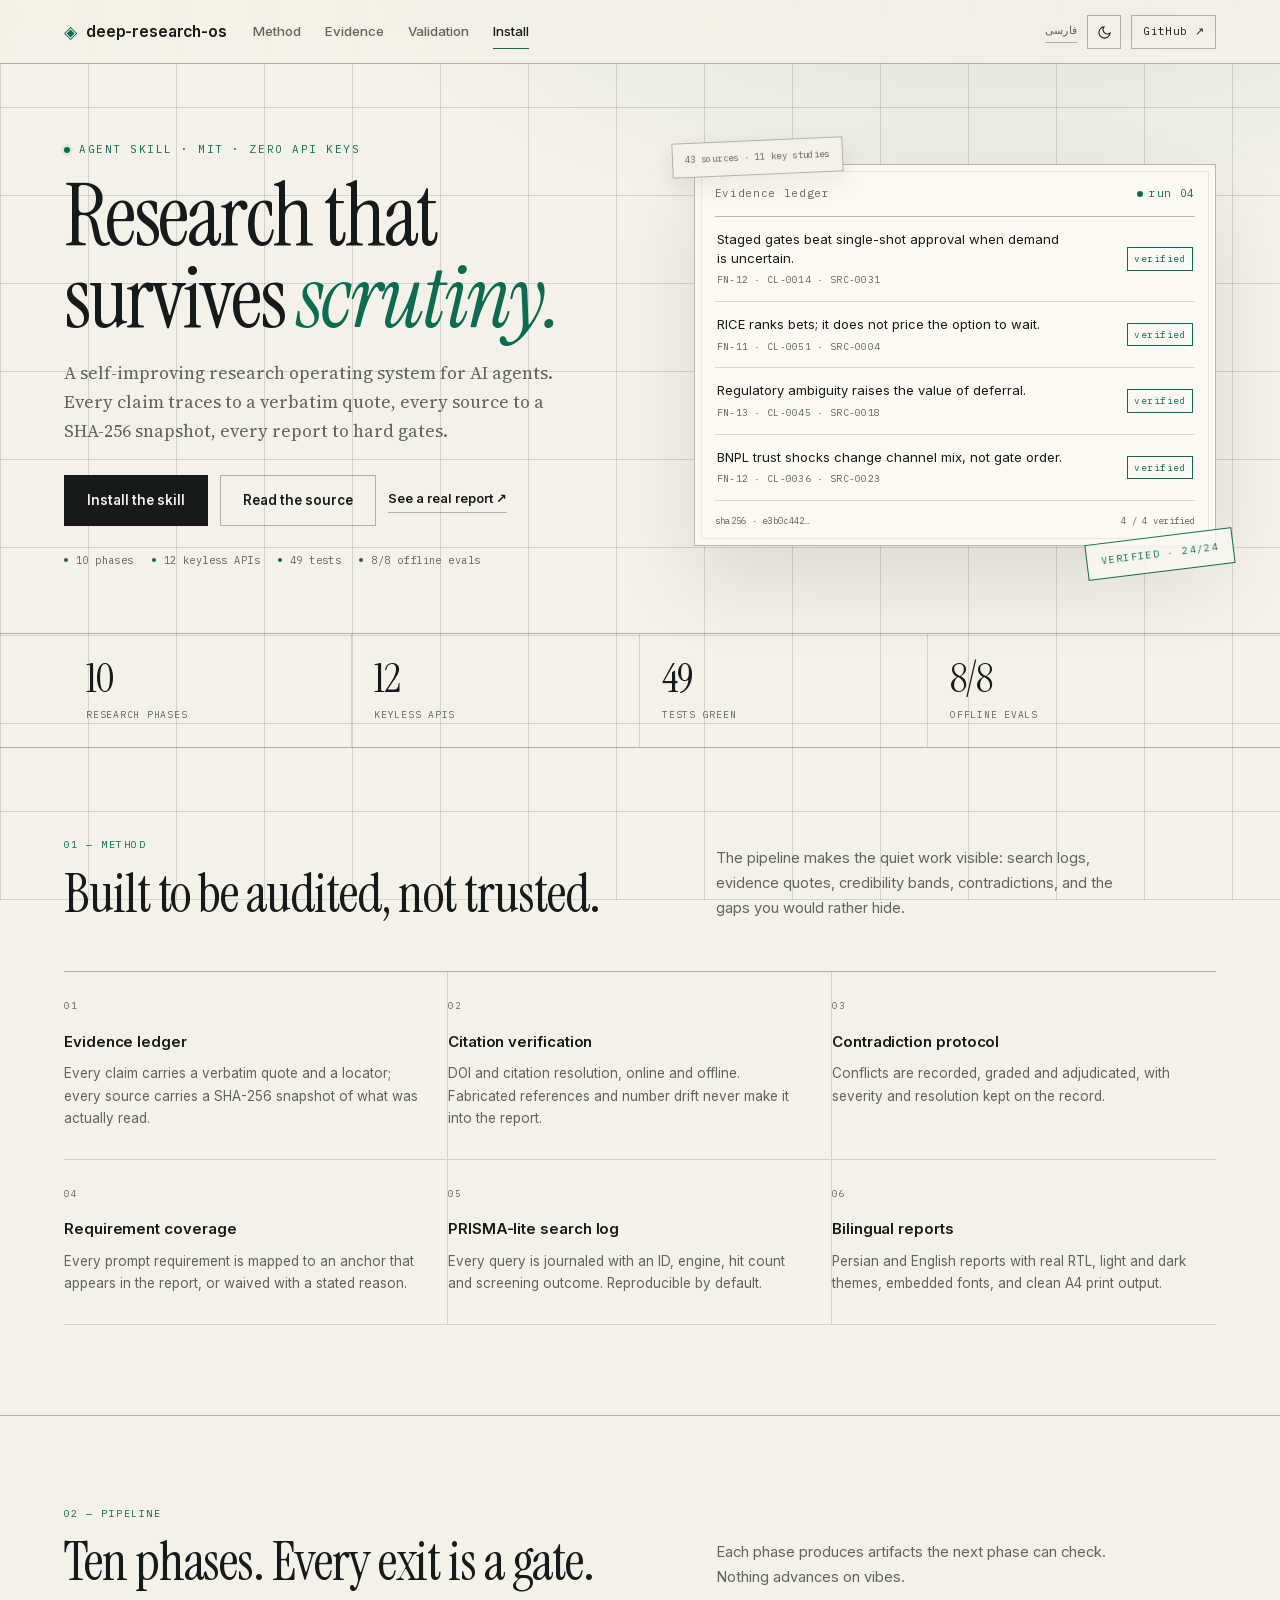
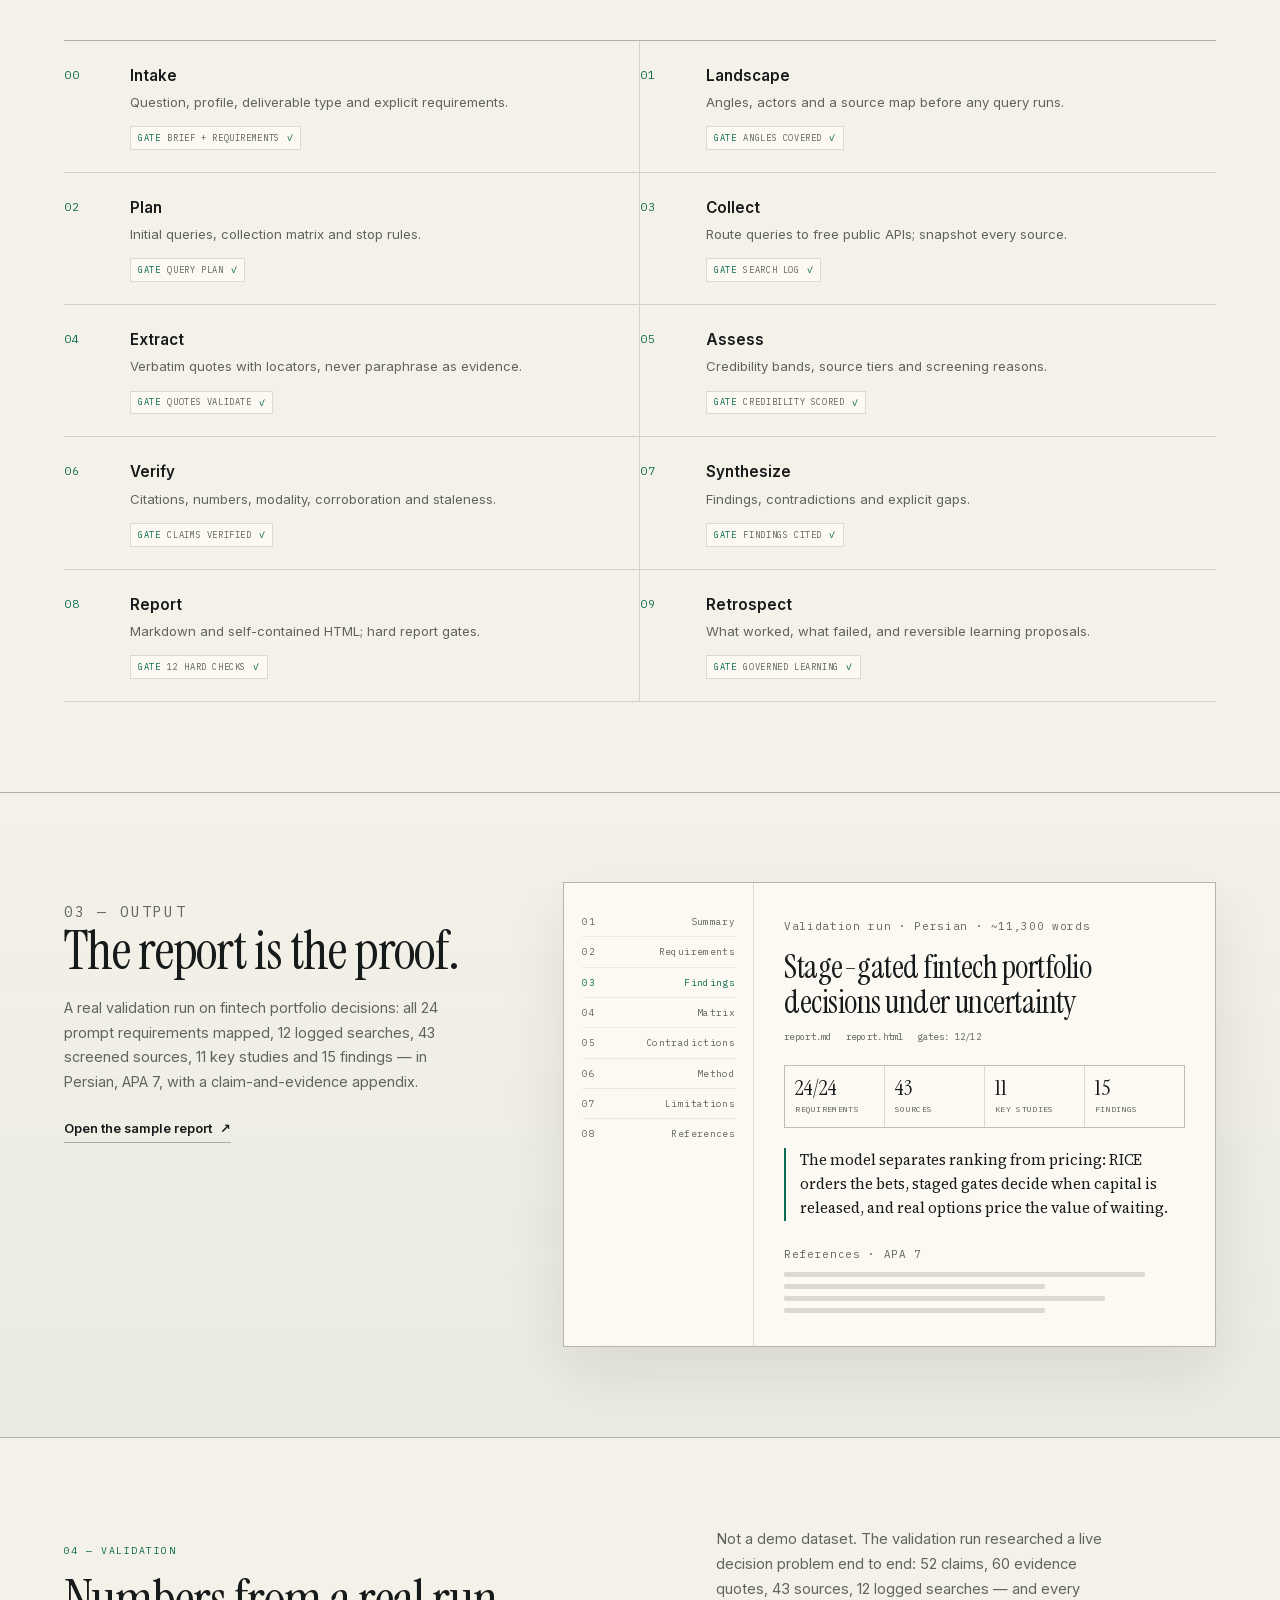
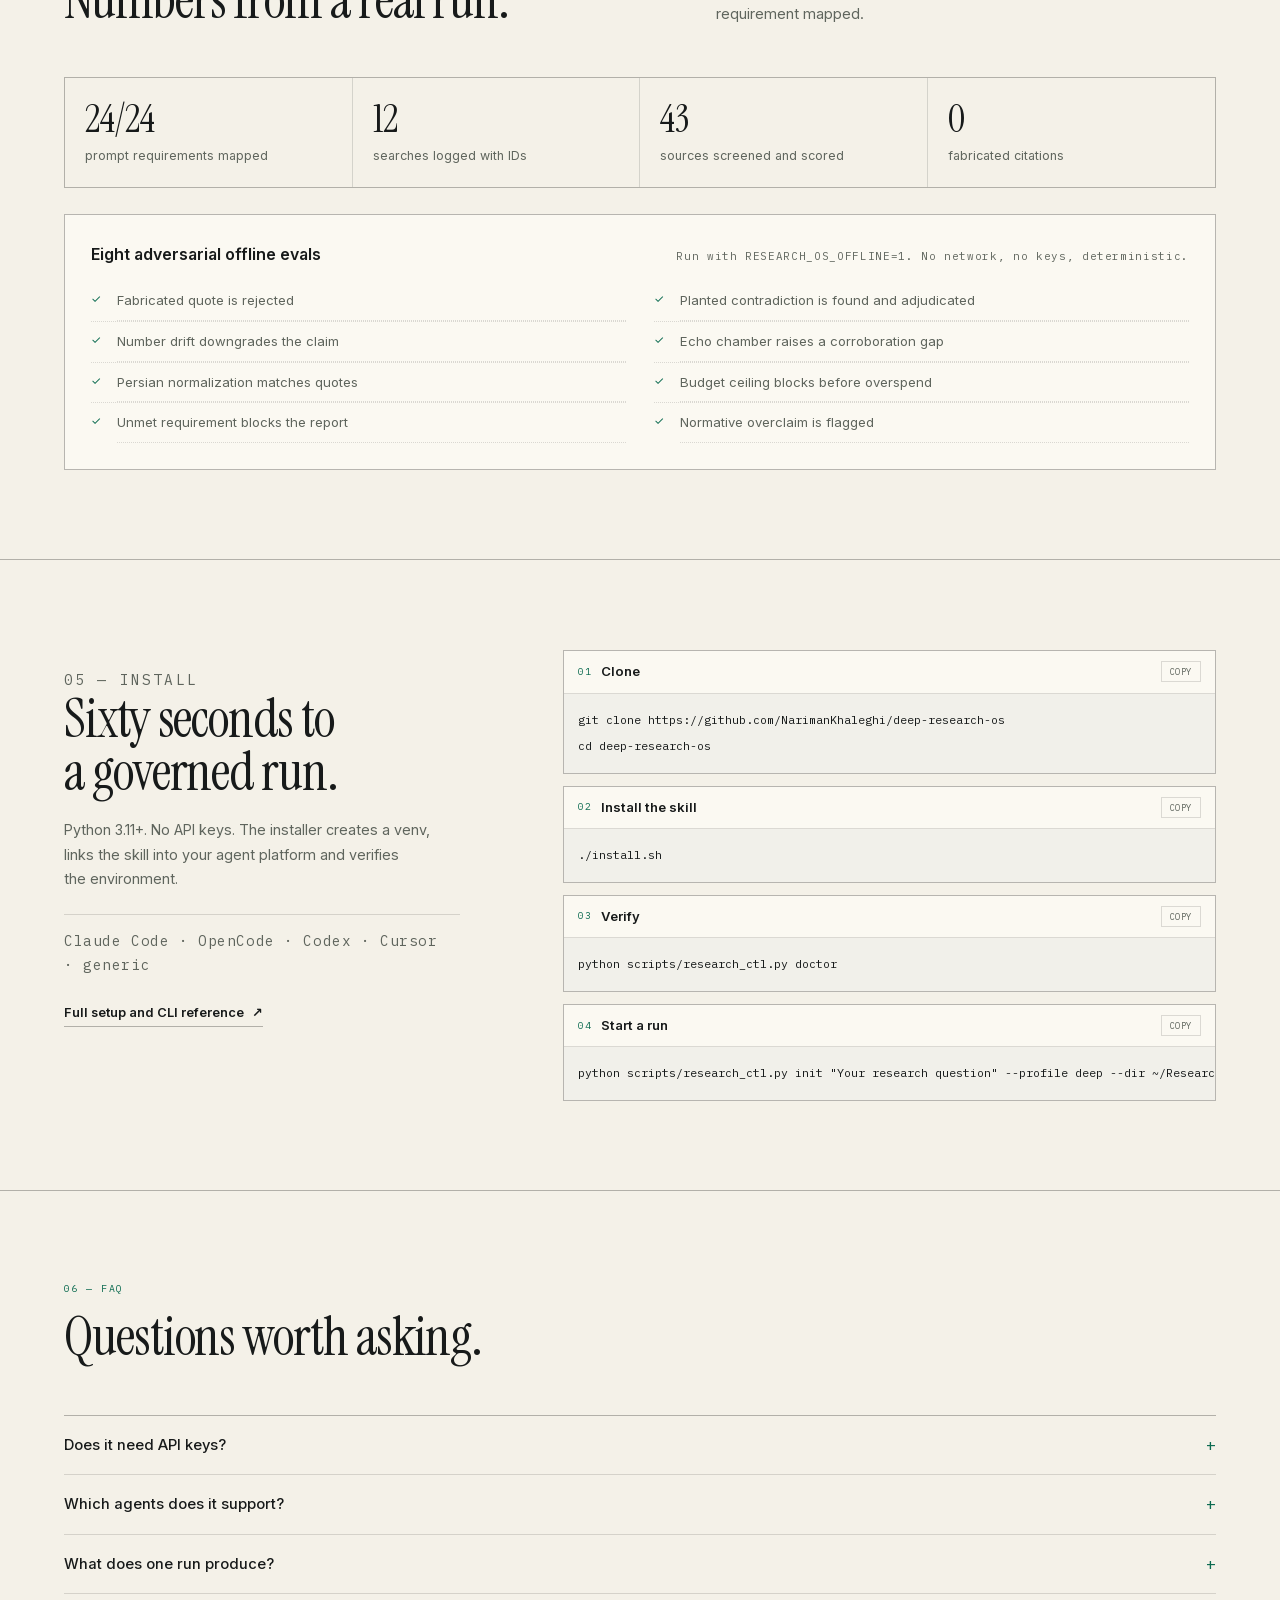
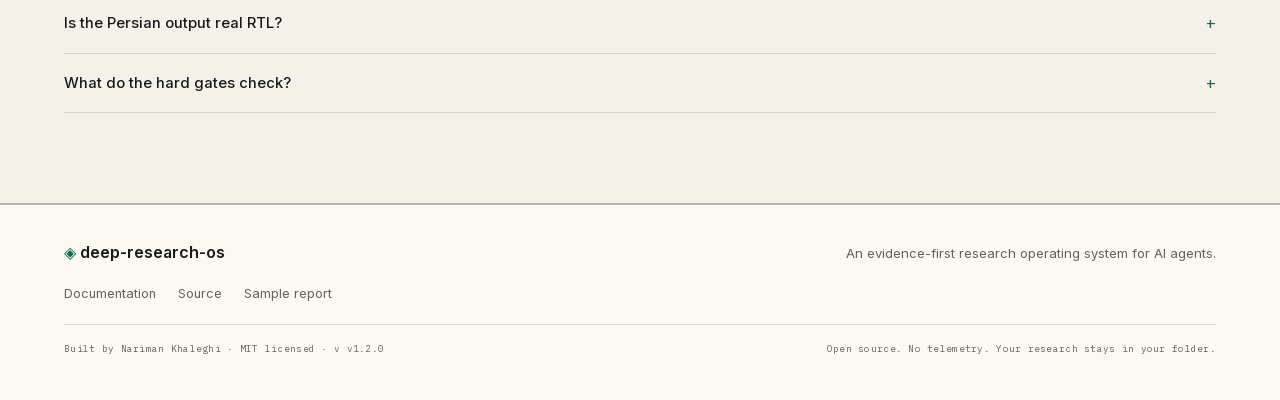
==== docs/index.html @ d4788455 "feat(v1.2.0): bilingual research-instrument reports and Pages site - add EN/FA report i18n, claim & " ====
<!doctype html>
<html lang="en" dir="ltr">
<head>
<meta charset="utf-8">
<meta name="viewport" content="width=device-width, initial-scale=1">
<meta name="color-scheme" content="light dark">
<title>deep-research-os — research that survives scrutiny</title>
<meta name="description" content="An open-source research operating system for AI agents. Every claim traces to a verbatim quote, every source to a SHA-256 snapshot, every report to hard gates. MIT, zero API keys.">
<meta name="author" content="Nariman Khaleghi">
<meta name="robots" content="index, follow, max-image-preview:large">
<link rel="canonical" href="https://narimankhaleghi.github.io/deep-research-os/">
<link rel="alternate" hreflang="en" href="https://narimankhaleghi.github.io/deep-research-os/">
<link rel="alternate" hreflang="fa" href="https://narimankhaleghi.github.io/deep-research-os/fa/">
<link rel="alternate" hreflang="x-default" href="https://narimankhaleghi.github.io/deep-research-os/">

<meta property="og:type" content="website">
<meta property="og:site_name" content="deep-research-os">
<meta property="og:title" content="deep-research-os — research that survives scrutiny">
<meta property="og:description" content="Evidence ledger, citation verification, contradiction protocol, requirement coverage and bilingual reports. Open source, MIT, no API keys required.">
<meta property="og:url" content="https://narimankhaleghi.github.io/deep-research-os/">
<meta property="og:image" content="https://narimankhaleghi.github.io/deep-research-os/assets/og.png">
<meta property="og:image:width" content="1200">
<meta property="og:image:height" content="630">
<meta property="og:image:alt" content="deep-research-os — research that survives scrutiny">
<meta property="og:locale" content="en_US">
<meta property="og:locale:alternate" content="fa_IR">
<meta name="twitter:card" content="summary_large_image">
<meta name="twitter:title" content="deep-research-os — research that survives scrutiny">
<meta name="twitter:description" content="Evidence ledger, citation verification, contradiction protocol, requirement coverage and bilingual reports. Open source, MIT, no API keys required.">
<meta name="twitter:image" content="https://narimankhaleghi.github.io/deep-research-os/assets/og.png">

<meta name="theme-color" content="#f4f1e8" media="(prefers-color-scheme: light)">
<meta name="theme-color" content="#101412" media="(prefers-color-scheme: dark)">
<link rel="icon" href="assets/favicon.svg" type="image/svg+xml">
<link rel="preload" href="assets/fonts/instrument-serif.woff2" as="font" type="font/woff2" crossorigin>
<link rel="preload" href="assets/fonts/source-serif-var.woff2" as="font" type="font/woff2" crossorigin>
<link rel="stylesheet" href="assets/site.css?v=f79519493f">
<script type="application/ld+json">{"@context":"https://schema.org","@graph":[{"@type":"SoftwareApplication","name":"deep-research-os","description":"An open-source research operating system for AI agents. Every claim traces to a verbatim quote, every source to a SHA-256 snapshot, every report to hard gates. MIT, zero API keys.","url":"https://narimankhaleghi.github.io/deep-research-os/","image":"https://narimankhaleghi.github.io/deep-research-os/assets/og.png","inLanguage":"en","applicationCategory":"DeveloperApplication","operatingSystem":"Linux, macOS, Windows","softwareVersion":"1.2.0","codeRepository":"https://github.com/NarimanKhaleghi/deep-research-os","license":"https://opensource.org/license/mit","author":{"@type":"Person","name":"Nariman Khaleghi"},"offers":{"@type":"Offer","price":"0","priceCurrency":"USD"},"featureList":["Evidence ledger","Citation verification","Contradiction protocol","Requirement coverage","PRISMA-lite search log","Bilingual reports"]},{"@type":"FAQPage","inLanguage":"en","mainEntity":[{"@type":"Question","name":"Does it need API keys?","acceptedAnswer":{"@type":"Answer","text":"No. Twelve free public search APIs, web fetch and PDF extraction work without keys. Optional keys only add capacity; the pipeline is designed to run keyless."}},{"@type":"Question","name":"Which agents does it support?","acceptedAnswer":{"@type":"Answer","text":"Claude Code, OpenCode, Codex, Cursor and any generic skill directory. The installer auto-detects platforms; SKILL.md carries the workflow."}},{"@type":"Question","name":"What does one run produce?","acceptedAnswer":{"@type":"Answer","text":"A brief and plan, a search journal, source snapshots, an evidence ledger, a verification report, findings, report.md, a self-contained report.html and a retrospective."}},{"@type":"Question","name":"Is the Persian output real RTL?","acceptedAnswer":{"@type":"Answer","text":"Yes. Reports are rendered in English or Persian (auto-detected or --lang fa), with RTL layout, embedded Vazirmatn, translated labels and APA 7 references."}},{"@type":"Question","name":"What do the hard gates check?","acceptedAnswer":{"@type":"Answer","text":"IDs resolve, every fact line is cited, numbers match sources, no placeholders, open contradictions stay visible, weak claims are labeled, requirements are covered and bibliography fields are complete."}}]},{"@type":"HowTo","name":"Sixty seconds to a governed run.","description":"Python 3.11+. No API keys. The installer creates a venv, links the skill into your agent platform and verifies the environment.","inLanguage":"en","url":"https://narimankhaleghi.github.io/deep-research-os/#install","step":[{"@type":"HowToStep","position":1,"name":"Clone","text":"Clone: git clone https://github.com/NarimanKhaleghi/deep-research-os\ncd deep-research-os"},{"@type":"HowToStep","position":2,"name":"Install the skill","text":"Install the skill: ./install.sh"},{"@type":"HowToStep","position":3,"name":"Verify","text":"Verify: python scripts/research_ctl.py doctor"},{"@type":"HowToStep","position":4,"name":"Start a run","text":"Start a run: python scripts/research_ctl.py init \"Your research question\" --profile deep --dir ~/Research/your-topic"}]}]}</script>
<script>
(function(){document.documentElement.classList.add("js");try{var t=localStorage.getItem("dro.theme");if(t){document.documentElement.setAttribute("data-theme",t);}}catch(e){}})();
</script>
</head>
<body>
<a class="skip" href="#main">Skip to content</a>

<header class="nav">
  <div class="wrap nav-inner">
    <a class="brand" href="./" aria-label="deep-research-os — home">
      <span class="mark" aria-hidden="true">◈</span> deep-research-os
    </a>
    <nav class="navlinks" id="navlinks" aria-label="Primary">
      <a href="#how">Method</a>
      <a href="#evidence">Evidence</a>
      <a href="#validation">Validation</a>
      <a href="#install">Install</a>
    </nav>
    <div class="tools">
      <a class="langbtn" href="fa/" hreflang="fa" lang="fa">فارسی</a>
      <button class="iconbtn" id="theme-toggle" type="button" aria-pressed="false" aria-label="Toggle theme" title="Toggle theme">
        <svg class="icon-moon" viewBox="0 0 24 24" fill="none" stroke="currentColor" stroke-width="1.7" aria-hidden="true"><path d="M21 12.8A9 9 0 1 1 11.2 3a7 7 0 0 0 9.8 9.8Z"/></svg>
        <svg class="icon-sun" viewBox="0 0 24 24" fill="none" stroke="currentColor" stroke-width="1.7" aria-hidden="true"><circle cx="12" cy="12" r="4"/><path d="M12 2v2M12 20v2M4.9 4.9l1.4 1.4M17.7 17.7l1.4 1.4M2 12h2M20 12h2M4.9 19.1l1.4-1.4M17.7 6.3l1.4-1.4"/></svg>
      </button>
      <a class="gh" href="https://github.com/NarimanKhaleghi/deep-research-os">GitHub <span aria-hidden="true">↗</span></a>
      <button class="burger" id="menu-toggle" type="button" aria-expanded="false" aria-controls="navlinks" aria-label="Menu">
        <span></span><span></span>
      </button>
    </div>
  </div>
</header>

<main id="main">
  <section class="hero">
    <div class="wrap hero-grid">
      <div class="hero-copy">
        <p class="eyebrow"><span class="dot" aria-hidden="true"></span>Agent skill · MIT · zero API keys</p>
        <h1>Research that survives <em>scrutiny.</em></h1>
        <p class="lede">A self-improving research operating system for AI agents. Every claim traces to a verbatim quote, every source to a SHA-256 snapshot, every report to hard gates.</p>
        <div class="cta">
          <a class="btn primary" href="#install">Install the skill</a>
          <a class="btn ghost" href="https://github.com/NarimanKhaleghi/deep-research-os">Read the source</a>
          <a class="link-arrow" href="samples/report.html">See a real report <span aria-hidden="true">↗</span></a>
        </div>
        <ul class="proof">
<li>10 phases</li><li>12 keyless APIs</li><li>49 tests</li><li>8/8 offline evals</li>        </ul>
      </div>
      <div class="hero-art">
        <div class="slip">43 sources · 11 key studies</div>
        <div class="ledger" aria-label="Evidence ledger">
          <div class="lhead"><span class="mono">Evidence ledger</span><span class="live mono"><i aria-hidden="true"></i>run 04</span></div>
          <div class="lrow" style="--i:0">
            <p class="lclaim">Staged gates beat single-shot approval when demand is uncertain.</p>
            <span class="lsrc">FN-12 · CL-0014 · SRC-0031</span>
            <span class="chip verified">verified</span>
          </div>
          <div class="lrow" style="--i:1">
            <p class="lclaim">RICE ranks bets; it does not price the option to wait.</p>
            <span class="lsrc">FN-11 · CL-0051 · SRC-0004</span>
            <span class="chip verified">verified</span>
          </div>
          <div class="lrow" style="--i:2">
            <p class="lclaim">Regulatory ambiguity raises the value of deferral.</p>
            <span class="lsrc">FN-13 · CL-0045 · SRC-0018</span>
            <span class="chip verified">verified</span>
          </div>
          <div class="lrow" style="--i:3">
            <p class="lclaim">BNPL trust shocks change channel mix, not gate order.</p>
            <span class="lsrc">FN-12 · CL-0036 · SRC-0023</span>
            <span class="chip verified">verified</span>
          </div>
          <div class="lfoot"><span>sha256 · e3b0c442…</span><span>4 / 4 verified</span></div>
        </div>
        <div class="stamp">VERIFIED · 24/24</div>
      </div>
    </div>
  </section>

  <section class="metrics" aria-label="Key numbers">
    <div class="wrap">
      <div class="band">
        <div class="metric"><div class="mvalue" data-count="10">10</div><div class="mlabel">research phases</div></div>
        <div class="metric"><div class="mvalue" data-count="12">12</div><div class="mlabel">keyless APIs</div></div>
        <div class="metric"><div class="mvalue" data-count="49">49</div><div class="mlabel">tests green</div></div>
        <div class="metric"><div class="mvalue" data-count="8/8">8/8</div><div class="mlabel">offline evals</div></div>
      </div>
    </div>
  </section>

  <section class="section" id="how">
    <div class="wrap">
      <div class="fhead reveal">
        <div><p class="kicker">01 — Method</p><h2>Built to be audited, not trusted.</h2></div>
        <p>The pipeline makes the quiet work visible: search logs, evidence quotes, credibility bands, contradictions, and the gaps you would rather hide.</p>
      </div>
      <div class="fgrid">
        <article class="fitem reveal" style="--i:0">
          <div class="fnum">01</div>
          <h3>Evidence ledger</h3>
          <p>Every claim carries a verbatim quote and a locator; every source carries a SHA-256 snapshot of what was actually read.</p>
        </article>
        <article class="fitem reveal" style="--i:1">
          <div class="fnum">02</div>
          <h3>Citation verification</h3>
          <p>DOI and citation resolution, online and offline. Fabricated references and number drift never make it into the report.</p>
        </article>
        <article class="fitem reveal" style="--i:2">
          <div class="fnum">03</div>
          <h3>Contradiction protocol</h3>
          <p>Conflicts are recorded, graded and adjudicated, with severity and resolution kept on the record.</p>
        </article>
        <article class="fitem reveal" style="--i:3">
          <div class="fnum">04</div>
          <h3>Requirement coverage</h3>
          <p>Every prompt requirement is mapped to an anchor that appears in the report, or waived with a stated reason.</p>
        </article>
        <article class="fitem reveal" style="--i:4">
          <div class="fnum">05</div>
          <h3>PRISMA-lite search log</h3>
          <p>Every query is journaled with an ID, engine, hit count and screening outcome. Reproducible by default.</p>
        </article>
        <article class="fitem reveal" style="--i:5">
          <div class="fnum">06</div>
          <h3>Bilingual reports</h3>
          <p>Persian and English reports with real RTL, light and dark themes, embedded fonts, and clean A4 print output.</p>
        </article>
      </div>
    </div>
  </section>

  <section class="section" id="pipeline">
    <div class="wrap">
      <div class="fhead reveal">
        <div><p class="kicker">02 — Pipeline</p><h2>Ten phases. Every exit is a gate.</h2></div>
        <p>Each phase produces artifacts the next phase can check. Nothing advances on vibes.</p>
      </div>
      <ol class="phases">
        <li class="phase reveal" style="--i:0">
          <span class="pnum">00</span>
          <div class="pbody">
            <h3>Intake</h3>
            <p>Question, profile, deliverable type and explicit requirements.</p>
            <span class="pgate"><span>Gate</span> brief + requirements</span>
          </div>
        </li>
        <li class="phase reveal" style="--i:1">
          <span class="pnum">01</span>
          <div class="pbody">
            <h3>Landscape</h3>
            <p>Angles, actors and a source map before any query runs.</p>
            <span class="pgate"><span>Gate</span> angles covered</span>
          </div>
        </li>
        <li class="phase reveal" style="--i:2">
          <span class="pnum">02</span>
          <div class="pbody">
            <h3>Plan</h3>
            <p>Initial queries, collection matrix and stop rules.</p>
            <span class="pgate"><span>Gate</span> query plan</span>
          </div>
        </li>
        <li class="phase reveal" style="--i:3">
          <span class="pnum">03</span>
          <div class="pbody">
            <h3>Collect</h3>
            <p>Route queries to free public APIs; snapshot every source.</p>
            <span class="pgate"><span>Gate</span> search log</span>
          </div>
        </li>
        <li class="phase reveal" style="--i:4">
          <span class="pnum">04</span>
          <div class="pbody">
            <h3>Extract</h3>
            <p>Verbatim quotes with locators, never paraphrase as evidence.</p>
            <span class="pgate"><span>Gate</span> quotes validate</span>
          </div>
        </li>
        <li class="phase reveal" style="--i:5">
          <span class="pnum">05</span>
          <div class="pbody">
            <h3>Assess</h3>
            <p>Credibility bands, source tiers and screening reasons.</p>
            <span class="pgate"><span>Gate</span> credibility scored</span>
          </div>
        </li>
        <li class="phase reveal" style="--i:6">
          <span class="pnum">06</span>
          <div class="pbody">
            <h3>Verify</h3>
            <p>Citations, numbers, modality, corroboration and staleness.</p>
            <span class="pgate"><span>Gate</span> claims verified</span>
          </div>
        </li>
        <li class="phase reveal" style="--i:7">
          <span class="pnum">07</span>
          <div class="pbody">
            <h3>Synthesize</h3>
            <p>Findings, contradictions and explicit gaps.</p>
            <span class="pgate"><span>Gate</span> findings cited</span>
          </div>
        </li>
        <li class="phase reveal" style="--i:8">
          <span class="pnum">08</span>
          <div class="pbody">
            <h3>Report</h3>
            <p>Markdown and self-contained HTML; hard report gates.</p>
            <span class="pgate"><span>Gate</span> 12 hard checks</span>
          </div>
        </li>
        <li class="phase reveal" style="--i:9">
          <span class="pnum">09</span>
          <div class="pbody">
            <h3>Retrospect</h3>
            <p>What worked, what failed, and reversible learning proposals.</p>
            <span class="pgate"><span>Gate</span> governed learning</span>
          </div>
        </li>
      </ol>
    </div>
  </section>

  <section class="section preview" id="evidence">
    <div class="wrap pgrid">
      <div class="pintro reveal">
        <p class="kicker">03 — Output</p>
        <h2>The report is the proof.</h2>
        <p>A real validation run on fintech portfolio decisions: all 24 prompt requirements mapped, 12 logged searches, 43 screened sources, 11 key studies and 15 findings — in Persian, APA 7, with a claim-and-evidence appendix.</p>
        <a class="plink" href="samples/report.html">Open the sample report <span aria-hidden="true">↗</span></a>
      </div>
      <div class="sheet reveal" style="--i:1">
        <aside class="toc" aria-label="Report contents">
          <div><span>01</span><span>Summary</span></div>
          <div><span>02</span><span>Requirements</span></div>
          <div class="on"><span>03</span><span>Findings</span></div>
          <div><span>04</span><span>Matrix</span></div>
          <div><span>05</span><span>Contradictions</span></div>
          <div><span>06</span><span>Method</span></div>
          <div><span>07</span><span>Limitations</span></div>
          <div><span>08</span><span>References</span></div>
        </aside>
        <article class="doc">
          <span class="mono dsub">Validation run · Persian · ~11,300 words</span>
          <h3>Stage-gated fintech portfolio decisions under uncertainty</h3>
          <div class="docmeta"><span>report.md</span><span>report.html</span><span>gates: 12/12</span></div>
          <div class="rstats">
            <div class="rstat"><b>24/24</b><span>requirements</span></div>
            <div class="rstat"><b>43</b><span>sources</span></div>
            <div class="rstat"><b>11</b><span>key studies</span></div>
            <div class="rstat"><b>15</b><span>findings</span></div>
          </div>
          <p class="rtext">The model separates ranking from pricing: RICE orders the bets, staged gates decide when capital is released, and real options price the value of waiting.</p>
          <span class="mono refs">References · APA 7</span>
          <div class="refline w90"></div><div class="refline w65"></div><div class="refline w80"></div><div class="refline w65"></div>
        </article>
      </div>
    </div>
  </section>

  <section class="section validation" id="validation">
    <div class="wrap">
      <div class="fhead reveal">
        <div><p class="kicker">04 — Validation</p><h2>Numbers from a real run.</h2></div>
        <p>Not a demo dataset. The validation run researched a live decision problem end to end: 52 claims, 60 evidence quotes, 43 sources, 12 logged searches — and every requirement mapped.</p>
      </div>
      <div class="vstats reveal">
        <div class="vstat"><b data-count="24/24">24/24</b><span>prompt requirements mapped</span></div>
        <div class="vstat"><b data-count="12">12</b><span>searches logged with IDs</span></div>
        <div class="vstat"><b data-count="43">43</b><span>sources screened and scored</span></div>
        <div class="vstat"><b data-count="0">0</b><span>fabricated citations</span></div>
      </div>
      <div class="evals reveal">
        <div class="evals-head">
          <h3>Eight adversarial offline evals</h3>
          <p class="mono">Run with RESEARCH_OS_OFFLINE=1. No network, no keys, deterministic.</p>
        </div>
        <ol class="evals-grid">
<li>Fabricated quote is rejected</li><li>Planted contradiction is found and adjudicated</li><li>Number drift downgrades the claim</li><li>Echo chamber raises a corroboration gap</li><li>Persian normalization matches quotes</li><li>Budget ceiling blocks before overspend</li><li>Unmet requirement blocks the report</li><li>Normative overclaim is flagged</li>        </ol>
      </div>
    </div>
  </section>

  <section class="section install" id="install">
    <div class="wrap install-grid">
      <div class="pintro reveal">
        <p class="kicker">05 — Install</p>
        <h2>Sixty seconds to a governed run.</h2>
        <p>Python 3.11+. No API keys. The installer creates a venv, links the skill into your agent platform and verifies the environment.</p>
        <p class="platforms">Claude Code · OpenCode · Codex · Cursor · generic</p>
        <a class="plink" href="https://github.com/NarimanKhaleghi/deep-research-os#readme">Full setup and CLI reference <span aria-hidden="true">↗</span></a>
      </div>
      <div class="steps">
        <div class="step reveal" style="--i:0">
          <div class="step-head">
            <span class="step-n">01</span>
            <h3>Clone</h3>
            <button class="copy" type="button" data-copy="Copy" data-copied="Copied">Copy</button>
          </div>
          <pre tabindex="0" aria-label="Clone"><code>git clone https://github.com/NarimanKhaleghi/deep-research-os
cd deep-research-os</code></pre>
        </div>
        <div class="step reveal" style="--i:1">
          <div class="step-head">
            <span class="step-n">02</span>
            <h3>Install the skill</h3>
            <button class="copy" type="button" data-copy="Copy" data-copied="Copied">Copy</button>
          </div>
          <pre tabindex="0" aria-label="Install the skill"><code>./install.sh</code></pre>
        </div>
        <div class="step reveal" style="--i:2">
          <div class="step-head">
            <span class="step-n">03</span>
            <h3>Verify</h3>
            <button class="copy" type="button" data-copy="Copy" data-copied="Copied">Copy</button>
          </div>
          <pre tabindex="0" aria-label="Verify"><code>python scripts/research_ctl.py doctor</code></pre>
        </div>
        <div class="step reveal" style="--i:3">
          <div class="step-head">
            <span class="step-n">04</span>
            <h3>Start a run</h3>
            <button class="copy" type="button" data-copy="Copy" data-copied="Copied">Copy</button>
          </div>
          <pre tabindex="0" aria-label="Start a run"><code>python scripts/research_ctl.py init "Your research question" --profile deep --dir ~/Research/your-topic</code></pre>
        </div>
      </div>
    </div>
  </section>

  <section class="section faq" id="faq">
    <div class="wrap">
      <div class="fhead reveal">
        <div><p class="kicker">06 — FAQ</p><h2>Questions worth asking.</h2></div>
      </div>
      <div class="faq-list reveal">
        <details>
          <summary>Does it need API keys?</summary>
          <p>No. Twelve free public search APIs, web fetch and PDF extraction work without keys. Optional keys only add capacity; the pipeline is designed to run keyless.</p>
        </details>
        <details>
          <summary>Which agents does it support?</summary>
          <p>Claude Code, OpenCode, Codex, Cursor and any generic skill directory. The installer auto-detects platforms; SKILL.md carries the workflow.</p>
        </details>
        <details>
          <summary>What does one run produce?</summary>
          <p>A brief and plan, a search journal, source snapshots, an evidence ledger, a verification report, findings, report.md, a self-contained report.html and a retrospective.</p>
        </details>
        <details>
          <summary>Is the Persian output real RTL?</summary>
          <p>Yes. Reports are rendered in English or Persian (auto-detected or --lang fa), with RTL layout, embedded Vazirmatn, translated labels and APA 7 references.</p>
        </details>
        <details>
          <summary>What do the hard gates check?</summary>
          <p>IDs resolve, every fact line is cited, numbers match sources, no placeholders, open contradictions stay visible, weak claims are labeled, requirements are covered and bibliography fields are complete.</p>
        </details>
      </div>
    </div>
  </section>
</main>

<footer class="footer">
  <div class="wrap">
    <div class="foot-main">
      <div class="foot-brand"><span class="mark" aria-hidden="true">◈</span> deep-research-os</div>
      <p class="foot-tag">An evidence-first research operating system for AI agents.</p>
    </div>
    <div class="foot-links">
      <a href="https://github.com/NarimanKhaleghi/deep-research-os#readme">Documentation</a>
      <a href="https://github.com/NarimanKhaleghi/deep-research-os">Source</a>
      <a href="samples/report.html">Sample report</a>
    </div>
    <div class="foot-legal">
      <span>Built by Nariman Khaleghi · MIT licensed · v v1.2.0</span>
      <span>Open source. No telemetry. Your research stays in your folder.</span>
    </div>
  </div>
</footer>

<script src="assets/site.js?v=f79519493f" defer></script>
</body>
</html>
---- docs/assets/site.css ----
/* deep-research-os — landing site ("Research Instrument", direction A) */

@font-face{font-family:"Instrument Serif";font-style:normal;font-weight:400;font-display:swap;src:url("fonts/instrument-serif.woff2") format("woff2")}
@font-face{font-family:"Instrument Serif";font-style:italic;font-weight:400;font-display:swap;src:url("fonts/instrument-serif-italic.woff2") format("woff2")}
@font-face{font-family:"Source Serif 4";font-style:normal;font-weight:200 900;font-display:swap;src:url("fonts/source-serif-var.woff2") format("woff2")}
@font-face{font-family:"Source Serif 4";font-style:italic;font-weight:200 900;font-display:swap;src:url("fonts/source-serif-italic.woff2") format("woff2")}
@font-face{font-family:"Inter";font-style:normal;font-weight:100 900;font-display:swap;src:url("fonts/inter-var.woff2") format("woff2")}
@font-face{font-family:"IBM Plex Mono";font-style:normal;font-weight:400;font-display:swap;src:url("fonts/ibm-plex-mono.woff2") format("woff2")}
@font-face{font-family:"Vazirmatn";font-style:normal;font-weight:100 900;font-display:swap;src:url("fonts/vazirmatn-var.woff2") format("woff2")}

:root{
  --paper:#f4f1e8; --paper2:#fbf9f2; --ink:#171a1a; --muted:#5f655d;
  --line:rgba(23,26,26,.14); --line2:rgba(23,26,26,.30);
  --accent:#0c6b50; --accent-soft:#dbe9e1; --stamp:#0c6b50;
  --display:"Instrument Serif",Georgia,serif;
  --display-rtl:"Vazirmatn",Tahoma,sans-serif;
  --ui:"Inter",system-ui,-apple-system,"Segoe UI",sans-serif;
  --body:"Source Serif 4",Georgia,serif;
  --mono:"IBM Plex Mono",ui-monospace,Menlo,monospace;
  --max:1240px; --nav-h:64px;
}
html[data-theme="dark"]{
  --paper:#101412; --paper2:#171c18; --ink:#ece9dd; --muted:#a0a79b;
  --line:rgba(236,233,221,.14); --line2:rgba(236,233,221,.30);
  --accent:#71d8ae; --accent-soft:#162d25; --stamp:#71d8ae;
}
@media (prefers-color-scheme:dark){
  html:not([data-theme]){
    --paper:#101412; --paper2:#171c18; --ink:#ece9dd; --muted:#a0a79b;
    --line:rgba(236,233,221,.14); --line2:rgba(236,233,221,.30);
    --accent:#71d8ae; --accent-soft:#162d25; --stamp:#71d8ae;
  }
}
html[dir="rtl"]{
  --display:var(--display-rtl); --ui:"Vazirmatn",Tahoma,sans-serif;
  --body:"Vazirmatn",Tahoma,sans-serif; --mono:"Vazirmatn",Tahoma,sans-serif;
}
*{box-sizing:border-box}
html{scroll-behavior:smooth;scroll-padding-top:calc(var(--nav-h) + 16px)}
@media (prefers-reduced-motion:reduce){html{scroll-behavior:auto}}
body{
  margin:0;background:var(--paper);color:var(--ink);font-family:var(--ui);
  font-size:16px;line-height:1.65;-webkit-text-size-adjust:100%;
  background-image:
    radial-gradient(1100px 520px at 78% -8%,color-mix(in srgb,var(--accent) 10%,transparent),transparent 60%),
    repeating-linear-gradient(90deg,var(--line) 0 1px,transparent 1px 88px),
    repeating-linear-gradient(0deg,var(--line) 0 1px,transparent 1px 88px);
  background-attachment:fixed;
  transition:background-color .35s,color .35s;
}
::selection{background:var(--accent-soft);color:var(--ink)}
a{color:inherit;text-decoration:none}
a:hover{text-decoration:none}
:focus-visible{outline:2px solid var(--accent);outline-offset:3px}
img,svg{max-width:100%}
h1,h2,h3{text-wrap:balance;margin:0}
p{text-wrap:pretty}
.wrap{max-width:var(--max);margin:0 auto;padding-inline:clamp(20px,4vw,44px)}
.mono{font-family:var(--mono);font-size:.68rem;letter-spacing:.06em}
html[dir="rtl"] .mono{font-family:var(--ui);font-size:.8rem;letter-spacing:0}
.skip{position:fixed;inset-block-start:-80px;inset-inline-start:12px;z-index:100;background:var(--ink);color:var(--paper);padding:10px 14px;font:600 .8rem/1 var(--ui);border:1px solid var(--line2)}
.skip:focus{inset-block-start:8px}

/* ------------------------------------------------------------------- nav */
.nav{position:sticky;top:0;z-index:50;height:var(--nav-h);border-bottom:1px solid var(--line2);background:color-mix(in srgb,var(--paper) 88%,transparent);backdrop-filter:blur(10px)}
.nav-inner{height:var(--nav-h);display:flex;align-items:center;gap:26px}
.brand{display:inline-flex;align-items:center;gap:9px;font-weight:600;font-size:.98rem;letter-spacing:-.01em;white-space:nowrap}
.brand .mark{color:var(--accent);font-size:1.08rem}
.navlinks{display:flex;align-items:center;gap:24px;color:var(--muted);font-size:.83rem;font-weight:500}
.navlinks a{position:relative;padding-block:4px}
.navlinks a::after{content:"";position:absolute;inset-inline:0;bottom:-2px;height:1px;background:var(--accent);transform:scaleX(0);transform-origin:left;transition:transform .22s ease}
html[dir="rtl"] .navlinks a::after{transform-origin:right}
.navlinks a:hover{color:var(--ink)}
.navlinks a:hover::after,.navlinks a.active::after{transform:scaleX(1)}
.navlinks a.active{color:var(--ink)}
.tools{margin-inline-start:auto;display:flex;align-items:center;gap:10px}
.langbtn{font-family:var(--mono);font-size:.7rem;letter-spacing:.03em;border-bottom:1px solid var(--line2);padding-bottom:2px;color:var(--muted)}
html[dir="rtl"] .langbtn{font-family:var(--ui);font-size:.8rem;letter-spacing:0}
.langbtn:hover{color:var(--ink);border-color:var(--ink)}
.iconbtn{display:inline-grid;place-items:center;width:34px;height:34px;border:1px solid var(--line2);background:transparent;color:var(--ink);cursor:pointer;padding:0}
.iconbtn:hover{border-color:var(--ink)}
.iconbtn svg{width:15px;height:15px}
.icon-sun{display:none}
html[data-theme="dark"] .icon-sun{display:block}
html[data-theme="dark"] .icon-moon{display:none}
@media (prefers-color-scheme:dark){
  html:not([data-theme]) .icon-sun{display:block}
  html:not([data-theme]) .icon-moon{display:none}
}
.gh{font-family:var(--mono);font-size:.68rem;letter-spacing:.03em;border:1px solid var(--line2);padding:7px 11px;color:var(--ink)}
html[dir="rtl"] .gh{font-family:var(--ui);font-size:.78rem;letter-spacing:0}
.gh:hover{border-color:var(--accent);color:var(--accent)}
.burger{display:none;width:34px;height:34px;border:1px solid var(--line2);background:transparent;cursor:pointer;padding:9px 8px;flex-direction:column;justify-content:space-between}
.burger span{display:block;height:1.5px;background:var(--ink);transition:transform .2s,opacity .2s}
.burger[aria-expanded="true"] span:first-child{transform:translateY(6px) rotate(45deg)}
.burger[aria-expanded="true"] span:last-child{transform:translateY(-6px) rotate(-45deg)}

/* ------------------------------------------------------------------ hero */
.hero{padding-block:clamp(44px,6vw,80px) clamp(38px,5vw,64px)}
.hero-grid{display:grid;grid-template-columns:minmax(0,1.04fr) minmax(340px,.96fr);gap:clamp(34px,5vw,76px);align-items:center}
.eyebrow{display:flex;align-items:center;gap:9px;color:var(--accent);font-family:var(--mono);font-size:.68rem;letter-spacing:.14em;text-transform:uppercase;margin:0 0 16px}
html[dir="rtl"] .eyebrow{font-family:var(--ui);font-size:.8rem;letter-spacing:0;text-transform:none}
.dot{width:6px;height:6px;border-radius:50%;background:var(--accent);box-shadow:0 0 0 3px var(--accent-soft);flex:none}
h1{font-family:var(--display);font-weight:400;font-size:clamp(52px,6.8vw,104px);line-height:.94;letter-spacing:-.025em;margin:0 0 20px}
h1 em{font-style:italic;color:var(--accent)}
html[dir="rtl"] h1{font-weight:800;font-size:clamp(34px,4.6vw,62px);line-height:1.3;letter-spacing:-.01em}
html[dir="rtl"] h1 em{font-style:normal;color:var(--accent)}
.lede{font-family:var(--body);font-size:clamp(17px,1.4vw,20px);line-height:1.62;color:var(--muted);max-width:56ch;margin:0}
html[dir="rtl"] .lede{font-family:var(--ui);font-size:clamp(15px,1.2vw,17px);line-height:2;max-width:49ch}
.cta{display:flex;flex-wrap:wrap;align-items:center;gap:12px;margin-top:30px}
.btn{display:inline-flex;align-items:center;justify-content:center;gap:8px;padding:13px 22px;border:1px solid var(--line2);font-size:.84rem;font-weight:600;transition:background .2s,color .2s,border-color .2s,transform .2s}
.btn:hover{transform:translateY(-1px)}
.btn.primary{background:var(--ink);color:var(--paper);border-color:var(--ink)}
.btn.primary:hover{background:var(--accent);border-color:var(--accent);color:#fff}
html[data-theme="dark"] .btn.primary{background:var(--accent);border-color:var(--accent);color:#0c1310}
.btn.ghost{border-color:var(--line2);color:var(--ink);background:transparent}
.btn.ghost:hover{border-color:var(--ink);background:var(--paper2)}
.link-arrow{font-size:.8rem;font-weight:600;border-bottom:1px solid var(--line2);padding-bottom:2px}
.link-arrow:hover{color:var(--accent);border-color:var(--accent)}
.proof{display:flex;flex-wrap:wrap;gap:8px 18px;list-style:none;margin:26px 0 0;padding:0;color:var(--muted);font-family:var(--mono);font-size:.65rem;letter-spacing:.04em}
html[dir="rtl"] .proof{font-family:var(--ui);font-size:.76rem;letter-spacing:0}
.proof li{display:flex;align-items:center;gap:8px}
.proof li::before{content:"";width:4px;height:4px;background:var(--accent);border-radius:50%;flex:none}

.hero-art{position:relative}
.ledger{position:relative;background:var(--paper2);border:1px solid var(--line2);box-shadow:0 34px 80px color-mix(in srgb,var(--ink) 10%,transparent);padding:20px 20px 16px}
html[data-theme="dark"] .ledger{box-shadow:0 34px 80px rgba(0,0,0,.38)}
.ledger::after{content:"";position:absolute;inset:6px;border:1px solid var(--line);pointer-events:none;opacity:.5}
.lhead{display:flex;align-items:center;justify-content:space-between;padding-bottom:13px;border-bottom:1px solid var(--line2);color:var(--muted)}
html[dir="rtl"] .lhead .mono{font-size:.82rem}
.live{display:inline-flex;align-items:center;gap:6px;color:var(--accent)}
.live i{width:6px;height:6px;border-radius:50%;background:var(--accent);animation:pulse 2s infinite}
@keyframes pulse{0%,100%{box-shadow:0 0 0 0 color-mix(in srgb,var(--accent) 28%,transparent)}50%{box-shadow:0 0 0 5px transparent}}
.lrow{display:grid;grid-template-columns:minmax(0,1fr) auto;gap:4px 16px;padding:13px 2px;border-bottom:1px solid var(--line)}
.lclaim{font-size:.81rem;line-height:1.5;color:var(--ink);margin:0}
html[dir="rtl"] .lclaim{font-family:var(--ui);font-size:.84rem;line-height:1.8}
.lsrc{grid-column:1;font-family:var(--mono);font-size:.6rem;color:var(--muted);letter-spacing:.03em}
html[dir="rtl"] .lsrc{font-family:var(--ui);font-size:.7rem;letter-spacing:0}
.chip{grid-row:1/3;grid-column:2;align-self:center;display:inline-flex;align-items:center;gap:5px;font-family:var(--mono);font-size:.58rem;letter-spacing:.05em;color:var(--accent);border:1px solid var(--accent);padding:3px 6px;white-space:nowrap}
html[dir="rtl"] .chip{font-family:var(--ui);font-size:.7rem;letter-spacing:0}
.lfoot{display:flex;justify-content:space-between;gap:12px;padding-top:13px;color:var(--muted);font-family:var(--mono);font-size:.57rem;letter-spacing:.03em}
html[dir="rtl"] .lfoot{font-family:var(--ui);font-size:.7rem;letter-spacing:0}
.stamp{position:absolute;inset-inline-end:-18px;bottom:-26px;transform:rotate(-7deg);border:1.5px solid var(--stamp);color:var(--stamp);padding:9px 14px;font-family:var(--mono);font-size:.62rem;letter-spacing:.14em;background:color-mix(in srgb,var(--paper2) 82%,transparent)}
html[dir="rtl"] .stamp{transform:rotate(6deg);letter-spacing:0;font-family:var(--ui);font-size:.74rem}
.slip{position:absolute;inset-inline-start:-22px;top:-24px;background:var(--paper);border:1px solid var(--line2);padding:9px 12px;font-family:var(--mono);font-size:.57rem;color:var(--muted);letter-spacing:.04em;transform:rotate(-2.5deg);box-shadow:0 10px 24px color-mix(in srgb,var(--ink) 7%,transparent);z-index:1}
html[dir="rtl"] .slip{transform:rotate(2deg);font-family:var(--ui);font-size:.72rem}

/* entrance + scroll reveal */
.js .reveal{opacity:0;transform:translateY(16px);transition:opacity .7s cubic-bezier(.22,1,.36,1),transform .7s cubic-bezier(.22,1,.36,1);transition-delay:calc(var(--i,0) * 70ms)}
.js .reveal.in{opacity:1;transform:none}
.js .lrow{opacity:0;animation:rowIn .55s cubic-bezier(.22,1,.36,1) forwards;animation-delay:calc(.15s + var(--i,0) * .1s)}
@keyframes rowIn{from{opacity:0;transform:translateY(8px)}to{opacity:1;transform:none}}
.js .stamp{opacity:0;animation:stampIn .5s .75s cubic-bezier(.22,1,.36,1) forwards}
@keyframes stampIn{from{opacity:0;transform:scale(.95) rotate(-7deg)}to{opacity:1;transform:scale(1) rotate(-7deg)}}
html[dir="rtl"] .js .stamp{animation-name:stampInRtl}
@keyframes stampInRtl{from{opacity:0;transform:scale(.95) rotate(6deg)}to{opacity:1;transform:scale(1) rotate(6deg)}}

/* -------------------------------------------------------------- metrics */
.metrics{border-block:1px solid var(--line2)}
.band{display:grid;grid-template-columns:repeat(4,1fr)}
.metric{padding:24px 22px;border-inline-end:1px solid var(--line)}
.metric:last-child{border-inline-end:0}
.mvalue{font-family:var(--display);font-size:clamp(28px,3.2vw,44px);line-height:1;letter-spacing:-.02em;font-variant-numeric:tabular-nums}
html[dir="rtl"] .mvalue{font-weight:800;font-size:clamp(24px,2.6vw,34px)}
.mlabel{margin-top:8px;color:var(--muted);font-family:var(--mono);font-size:.6rem;letter-spacing:.08em;text-transform:uppercase}
html[dir="rtl"] .mlabel{font-family:var(--ui);font-size:.74rem;letter-spacing:0;text-transform:none}

/* -------------------------------------------------------------- sections */
.section{padding-block:clamp(56px,7vw,96px);border-bottom:1px solid var(--line2)}
.fhead{display:grid;grid-template-columns:minmax(0,1.1fr) minmax(0,.9fr);gap:40px;align-items:end;margin-bottom:clamp(30px,4vw,50px)}
.kicker{color:var(--accent);font-family:var(--mono);font-size:.62rem;letter-spacing:.15em;text-transform:uppercase;margin:0 0 14px}
html[dir="rtl"] .kicker{font-family:var(--ui);font-size:.78rem;letter-spacing:0;text-transform:none}
h2{font-family:var(--display);font-weight:400;font-size:clamp(32px,4.2vw,56px);line-height:1;letter-spacing:-.02em}
html[dir="rtl"] h2{font-weight:800;font-size:clamp(26px,3.2vw,40px);line-height:1.4;letter-spacing:-.005em}
.fhead>p{color:var(--muted);font-size:.92rem;line-height:1.7;max-width:48ch;margin:0}
html[dir="rtl"] .fhead>p{font-size:.88rem;line-height:2}

/* -------------------------------------------------------------- features */
.fgrid{display:grid;grid-template-columns:repeat(3,1fr);border-top:1px solid var(--line2)}
.fitem{padding:26px 26px 30px 0;border-bottom:1px solid var(--line);border-inline-end:1px solid var(--line)}
html[dir="rtl"] .fitem{padding:26px 0 30px 26px}
.fitem:nth-child(3n){border-inline-end:0;padding-inline-end:0}
.fnum{font-family:var(--mono);font-size:.58rem;color:var(--muted);letter-spacing:.1em}
html[dir="rtl"] .fnum{font-family:var(--ui);font-size:.72rem;letter-spacing:0}
.fitem h3{font-size:.94rem;font-weight:600;letter-spacing:-.005em;margin:16px 0 8px}
.fitem p{font-size:.84rem;line-height:1.65;color:var(--muted);margin:0}
html[dir="rtl"] .fitem p{line-height:1.95}

/* -------------------------------------------------------------- pipeline */
.phases{list-style:none;margin:0;padding:0;display:grid;grid-template-columns:1fr 1fr;border-top:1px solid var(--line2);counter-reset:phase}
.phase{display:grid;grid-template-columns:56px minmax(0,1fr);gap:10px;padding:22px 22px 22px 0;border-bottom:1px solid var(--line);border-inline-end:1px solid var(--line)}
html[dir="rtl"] .phase{padding:22px 0 22px 22px}
.phase:nth-child(2n){border-inline-end:0;padding-inline-end:0}
html[dir="rtl"] .phase:nth-child(2n){padding-inline-start:0;padding-inline-end:22px}
.pnum{font-family:var(--mono);font-size:.72rem;color:var(--accent);letter-spacing:.08em;padding-top:2px}
html[dir="rtl"] .pnum{font-family:var(--ui);font-size:.8rem;letter-spacing:0}
.pbody h3{font-size:.95rem;font-weight:600;margin:0 0 4px}
.pbody p{font-size:.82rem;line-height:1.6;color:var(--muted);margin:0 0 9px;max-width:46ch}
html[dir="rtl"] .pbody p{line-height:1.9}
.pgate{display:inline-flex;align-items:center;gap:7px;font-family:var(--mono);font-size:.55rem;letter-spacing:.07em;text-transform:uppercase;color:var(--muted);border:1px solid var(--line);padding:3px 7px;background:var(--paper2)}
html[dir="rtl"] .pgate{font-family:var(--ui);font-size:.68rem;letter-spacing:0;text-transform:none}
.pgate span{color:var(--accent)}
.pgate::after{content:"✓";color:var(--accent);font-size:.6rem}

/* --------------------------------------------------------------- preview */
.preview{background:linear-gradient(180deg,transparent,color-mix(in srgb,var(--accent) 4%,transparent))}
.pgrid{display:grid;grid-template-columns:minmax(0,.8fr) minmax(0,1.2fr);gap:clamp(34px,5vw,70px);align-items:start}
.pgrid>*,.install-grid>*{min-width:0}
.pintro p{color:var(--muted);font-size:.9rem;line-height:1.7;margin:18px 0 0;max-width:44ch}
html[dir="rtl"] .pintro p{line-height:2}
.plink{display:inline-flex;align-items:center;gap:8px;margin-top:24px;font-size:.8rem;font-weight:600;border-bottom:1px solid var(--line2);padding-bottom:3px}
.plink:hover{border-color:var(--accent);color:var(--accent)}
.sheet{background:var(--paper2);border:1px solid var(--line2);box-shadow:0 26px 60px color-mix(in srgb,var(--ink) 9%,transparent);display:grid;grid-template-columns:190px minmax(0,1fr);min-height:440px}
html[data-theme="dark"] .sheet{box-shadow:0 26px 60px rgba(0,0,0,.35)}
.toc{padding:24px 18px;border-inline-end:1px solid var(--line);font-family:var(--mono);font-size:.58rem;color:var(--muted);letter-spacing:.04em}
html[dir="rtl"] .toc{font-family:var(--ui);font-size:.72rem;letter-spacing:0}
.toc div{display:flex;justify-content:space-between;gap:8px;padding:7px 0;border-bottom:1px dotted var(--line)}
.toc div:last-child{border-bottom:0}
.toc .on{color:var(--accent)}
.doc{padding:28px 30px 26px;min-width:0}
.dsub{color:var(--muted)}
.doc h3{font-family:var(--display);font-weight:400;font-size:clamp(24px,2.5vw,33px);line-height:1.1;letter-spacing:-.015em;margin:12px 0 10px}
html[dir="rtl"] .doc h3{font-weight:800;font-size:clamp(18px,1.8vw,24px);line-height:1.55}
.docmeta{display:flex;flex-wrap:wrap;gap:6px 14px;font-family:var(--mono);font-size:.57rem;color:var(--muted);letter-spacing:.03em}
html[dir="rtl"] .docmeta{font-family:var(--ui);font-size:.7rem;letter-spacing:0}
.rstats{display:grid;grid-template-columns:repeat(4,1fr);gap:1px;background:var(--line);border:1px solid var(--line);margin:20px 0}
.rstat{background:var(--paper2);padding:11px 10px}
.rstat b{display:block;font-family:var(--display);font-size:22px;font-weight:400;line-height:1}
html[dir="rtl"] .rstat b{font-weight:800;font-size:19px}
.rstat span{display:block;margin-top:4px;font-family:var(--mono);font-size:.49rem;color:var(--muted);letter-spacing:.04em;text-transform:uppercase}
html[dir="rtl"] .rstat span{font-family:var(--ui);font-size:.62rem;text-transform:none;letter-spacing:0}
.rtext{font-family:var(--body);font-size:.92rem;line-height:1.65;color:var(--ink);border-inline-start:2px solid var(--accent);padding-inline-start:14px;margin:8px 0 18px}
html[dir="rtl"] .rtext{font-family:var(--ui);font-size:.82rem;line-height:1.95}
.refs{color:var(--muted)}
.refline{height:5px;background:var(--line);margin:7px 0;border-radius:2px}
.refline.w80{width:80%}.refline.w65{width:65%}.refline.w90{width:90%}

/* ------------------------------------------------------------ validation */
.vstats{display:grid;grid-template-columns:repeat(4,1fr);border:1px solid var(--line2);margin-bottom:26px}
.vstat{padding:22px 20px;border-inline-end:1px solid var(--line)}
.vstat:last-child{border-inline-end:0}
.vstat b{display:block;font-family:var(--display);font-weight:400;font-size:clamp(28px,3vw,40px);line-height:1}
html[dir="rtl"] .vstat b{font-weight:800;font-size:clamp(22px,2.4vw,32px)}
.vstat span{display:block;margin-top:8px;color:var(--muted);font-size:.78rem;line-height:1.45}
.evals{border:1px solid var(--line2);background:var(--paper2);padding:clamp(18px,2.4vw,26px)}
.evals-head{display:flex;flex-wrap:wrap;align-items:baseline;justify-content:space-between;gap:8px 20px;margin-bottom:14px}
.evals-head h3{font-size:1rem;font-weight:600}
.evals-head p{color:var(--muted);margin:0}
.evals-grid{list-style:none;margin:0;padding:0;display:grid;grid-template-columns:1fr 1fr;gap:0 28px;counter-reset:ev}
.evals-grid li{counter-increment:ev;position:relative;padding:9px 0 9px 26px;border-bottom:1px dotted var(--line);font-size:.82rem;color:var(--muted)}
html[dir="rtl"] .evals-grid li{padding:9px 26px 9px 0}
.evals-grid li::before{content:"✓";position:absolute;inset-inline-start:0;color:var(--accent);font-size:.72rem}
.evals-grid li::after{content:"";position:absolute;inset-block-end:0;inset-inline-start:26px;inset-inline-end:0;border-bottom:1px dotted var(--line)}
.evals-grid li:last-child,.evals-grid li:nth-last-child(2){border-bottom:0}

/* --------------------------------------------------------------- install */
.install-grid{display:grid;grid-template-columns:minmax(0,.8fr) minmax(0,1.2fr);gap:clamp(32px,5vw,70px);align-items:start}
.platforms{font-family:var(--mono);font-size:.62rem;color:var(--muted);letter-spacing:.04em;border-top:1px solid var(--line);padding-top:14px;margin-top:22px!important}
html[dir="rtl"] .platforms{font-family:var(--ui);font-size:.74rem;letter-spacing:0}
.steps{display:grid;gap:12px;min-width:0}
.step{border:1px solid var(--line2);background:var(--paper2);min-width:0}
.step-head{display:flex;align-items:center;gap:10px;padding:10px 14px;border-bottom:1px solid var(--line)}
.step-n{font-family:var(--mono);font-size:.6rem;color:var(--accent);letter-spacing:.06em}
html[dir="rtl"] .step-n{font-family:var(--ui);font-size:.72rem;letter-spacing:0}
.step h3{font-size:.82rem;font-weight:600;margin:0}
.copy{margin-inline-start:auto;border:1px solid var(--line);background:transparent;color:var(--muted);font-family:var(--mono);font-size:.56rem;letter-spacing:.06em;text-transform:uppercase;padding:4px 8px;cursor:pointer}
html[dir="rtl"] .copy{font-family:var(--ui);font-size:.7rem;letter-spacing:0;text-transform:none}
.copy:hover{color:var(--ink);border-color:var(--ink)}
.copy.done{color:var(--accent);border-color:var(--accent)}
.step pre{margin:0;padding:13px 14px;max-width:100%;overflow-x:auto;background:color-mix(in srgb,var(--ink) 4%,transparent)}
html[data-theme="dark"] .step pre{background:rgba(0,0,0,.22)}
.step code{font-family:var(--mono);font-size:.72rem;line-height:1.7;color:var(--ink);white-space:pre}
html[dir="rtl"] .step code{font-family:var(--mono);direction:ltr;text-align:left;display:block}

/* ------------------------------------------------------------------- faq */
.faq-list{border-top:1px solid var(--line2)}
.faq-list details{border-bottom:1px solid var(--line);background:transparent;margin:0}
.faq-list summary{list-style:none;cursor:pointer;display:flex;align-items:center;justify-content:space-between;gap:18px;padding:16px 0;font-size:.92rem;font-weight:500}
.faq-list summary::-webkit-details-marker{display:none}
.faq-list summary::after{content:"+";font-family:var(--mono);color:var(--accent);font-size:1rem;flex:none}
.faq-list details[open] summary::after{content:"−"}
.faq-list details p{margin:0;padding:0 0 18px;max-width:80ch;color:var(--muted);font-size:.86rem;line-height:1.8}
html[dir="rtl"] .faq-list details p{line-height:2}

/* ---------------------------------------------------------------- footer */
.footer{padding-block:34px 44px;background:var(--paper2);border-top:1px solid var(--line2)}
.foot-main{display:flex;flex-wrap:wrap;align-items:baseline;gap:10px 26px;justify-content:space-between}
.foot-brand{font-weight:600}
.foot-brand .mark{color:var(--accent)}
.foot-tag{color:var(--muted);font-size:.82rem;margin:0}
.foot-links{display:flex;gap:22px;margin-top:18px;font-size:.8rem;color:var(--muted)}
.foot-links a:hover{color:var(--accent)}
.foot-legal{display:flex;flex-wrap:wrap;justify-content:space-between;gap:6px 24px;margin-top:20px;padding-top:16px;border-top:1px solid var(--line);color:var(--muted);font-family:var(--mono);font-size:.58rem;letter-spacing:.03em}
html[dir="rtl"] .foot-legal{font-family:var(--ui);font-size:.72rem;letter-spacing:0}

/* ------------------------------------------------------------ responsive */
@media (max-width:1024px){
  .navlinks{gap:16px;font-size:.78rem}
  .hero-grid{grid-template-columns:1fr;padding-top:8px}
  .hero-art{max-width:600px}
  .fgrid{grid-template-columns:1fr 1fr}
  .fitem:nth-child(3n){border-inline-end:1px solid var(--line);padding-inline-end:26px}
  .fitem:nth-child(2n){border-inline-end:0;padding-inline-end:0}
  .pgrid,.install-grid{grid-template-columns:minmax(0,1fr)}
  .fhead{grid-template-columns:1fr;gap:18px;align-items:start}
  .phases{grid-template-columns:1fr}
  .phase,.phase:nth-child(2n){border-inline-end:0;padding-inline-end:0}
  html[dir="rtl"] .phase,html[dir="rtl"] .phase:nth-child(2n){padding-inline-start:0;padding-inline-end:0}
}
@media (max-width:860px){
  .navlinks{position:absolute;inset-block-start:var(--nav-h);inset-inline:0;display:none;flex-direction:column;align-items:flex-start;gap:0;background:var(--paper);border-bottom:1px solid var(--line2);padding:8px clamp(20px,4vw,44px) 16px}
  .navlinks.open{display:flex}
  .navlinks a{width:100%;padding:11px 0;border-bottom:1px solid var(--line);font-size:.9rem}
  .navlinks a::after{display:none}
  .burger{display:flex}
  .gh{display:none}
}
@media (max-width:640px){
  .hero{padding-top:30px}
  h1{font-size:clamp(40px,11.5vw,58px)}
  html[dir="rtl"] h1{font-size:clamp(30px,8.5vw,40px)}
  .cta{flex-direction:column;align-items:stretch}
  .btn{width:100%}
  .link-arrow{align-self:flex-start;width:auto}
  .band{grid-template-columns:1fr 1fr}
  .metric:nth-child(2n){border-inline-end:0}
  .metric:nth-child(-n+2){border-bottom:1px solid var(--line)}
  .fgrid{grid-template-columns:1fr}
  .fitem,.fitem:nth-child(3n){border-inline-end:0;padding-inline-end:0}
  .vstats{grid-template-columns:1fr 1fr}
  .vstat:nth-child(2n){border-inline-end:0}
  .vstat:nth-child(-n+2){border-bottom:1px solid var(--line)}
  .evals-grid{grid-template-columns:1fr}
  .evals-grid li:nth-last-child(2){border-bottom:1px dotted var(--line)}
  .sheet{grid-template-columns:1fr;min-height:0}
  .toc{display:none}
  .doc{padding:22px 18px}
  .rstats{grid-template-columns:1fr 1fr}
  .stamp{inset-inline-end:8px;bottom:-20px}
  .slip{inset-inline-start:8px;top:-18px}
  .proof{gap:6px 14px}
  .foot-links{gap:16px}
}
@media (prefers-reduced-motion:reduce){
  *,*::before,*::after{animation-duration:.01ms!important;animation-iteration-count:1!important;transition-duration:.01ms!important}
  html{scroll-behavior:auto}
}
@media print{
  .nav,.hero-art,.metrics,.footer{display:none}
  body{background:#fff;background-image:none;color:#111}
  .section{padding-block:20px;break-inside:avoid}
}
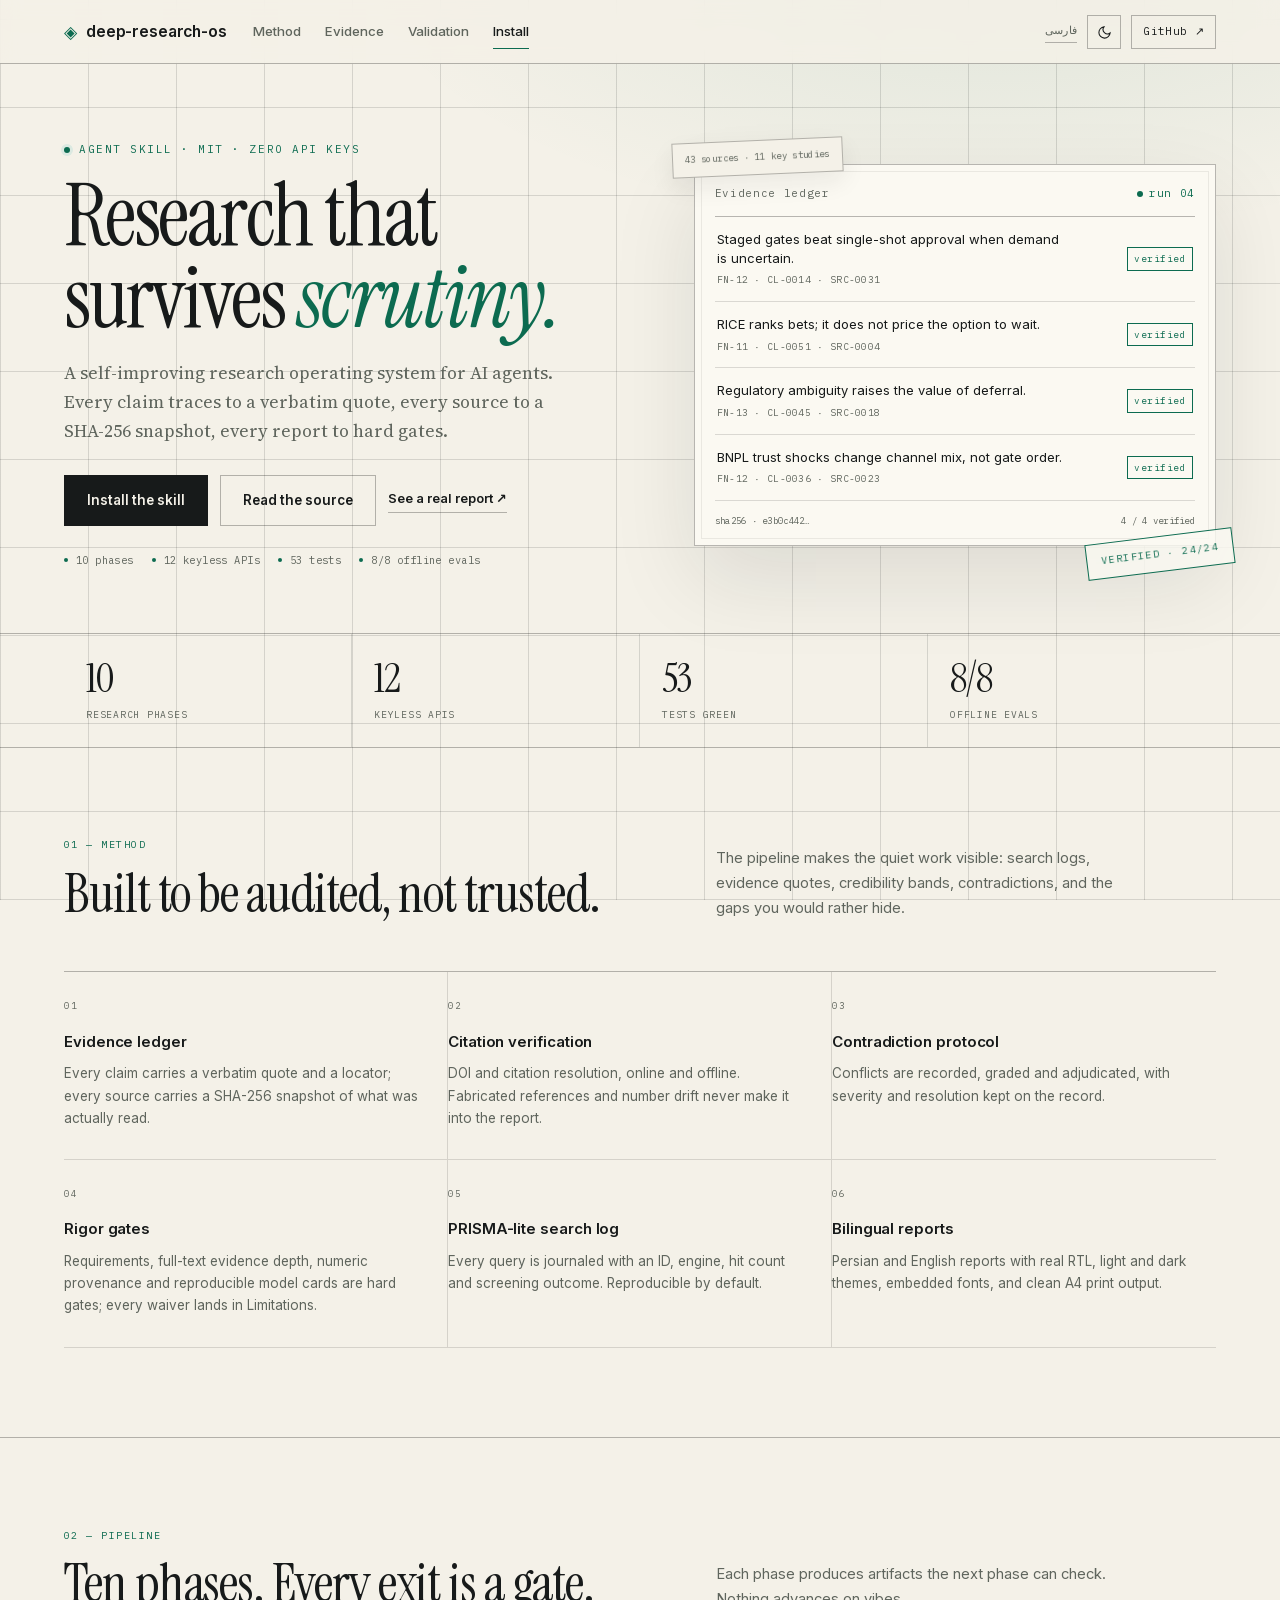
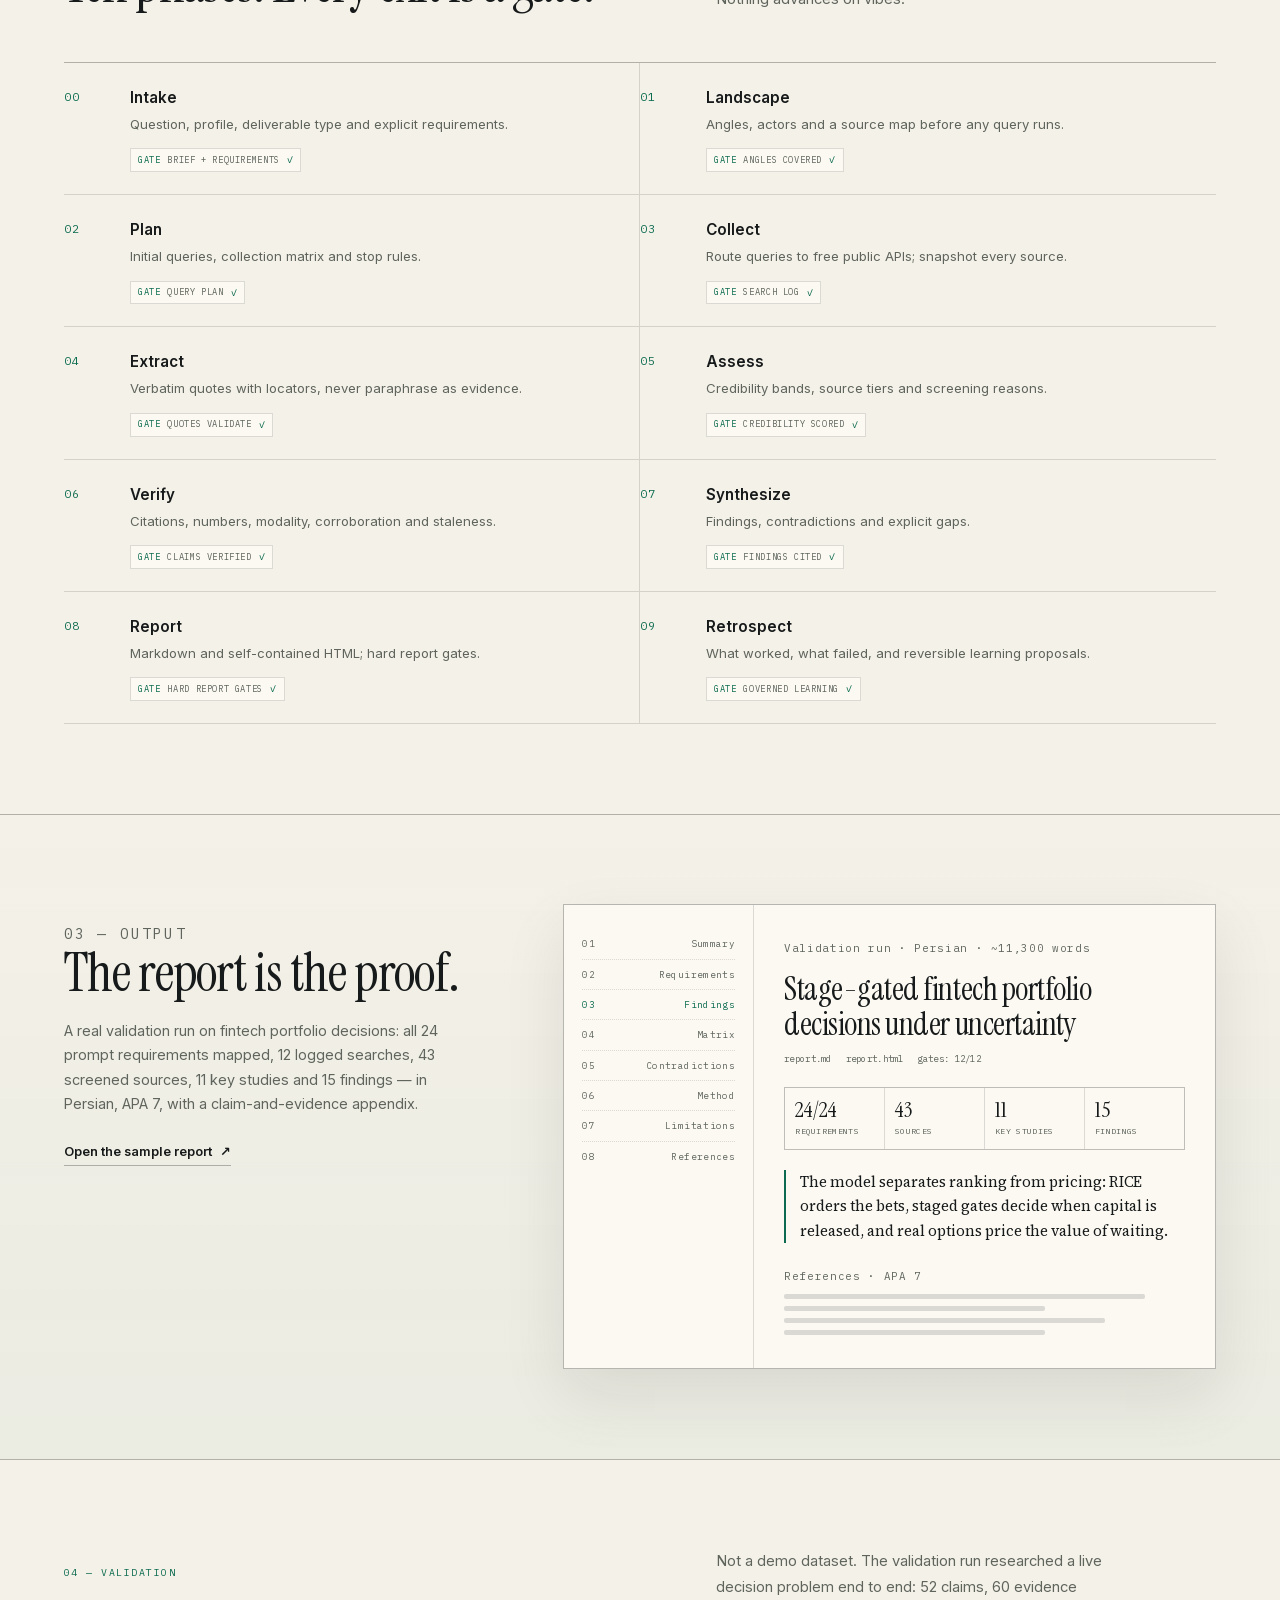
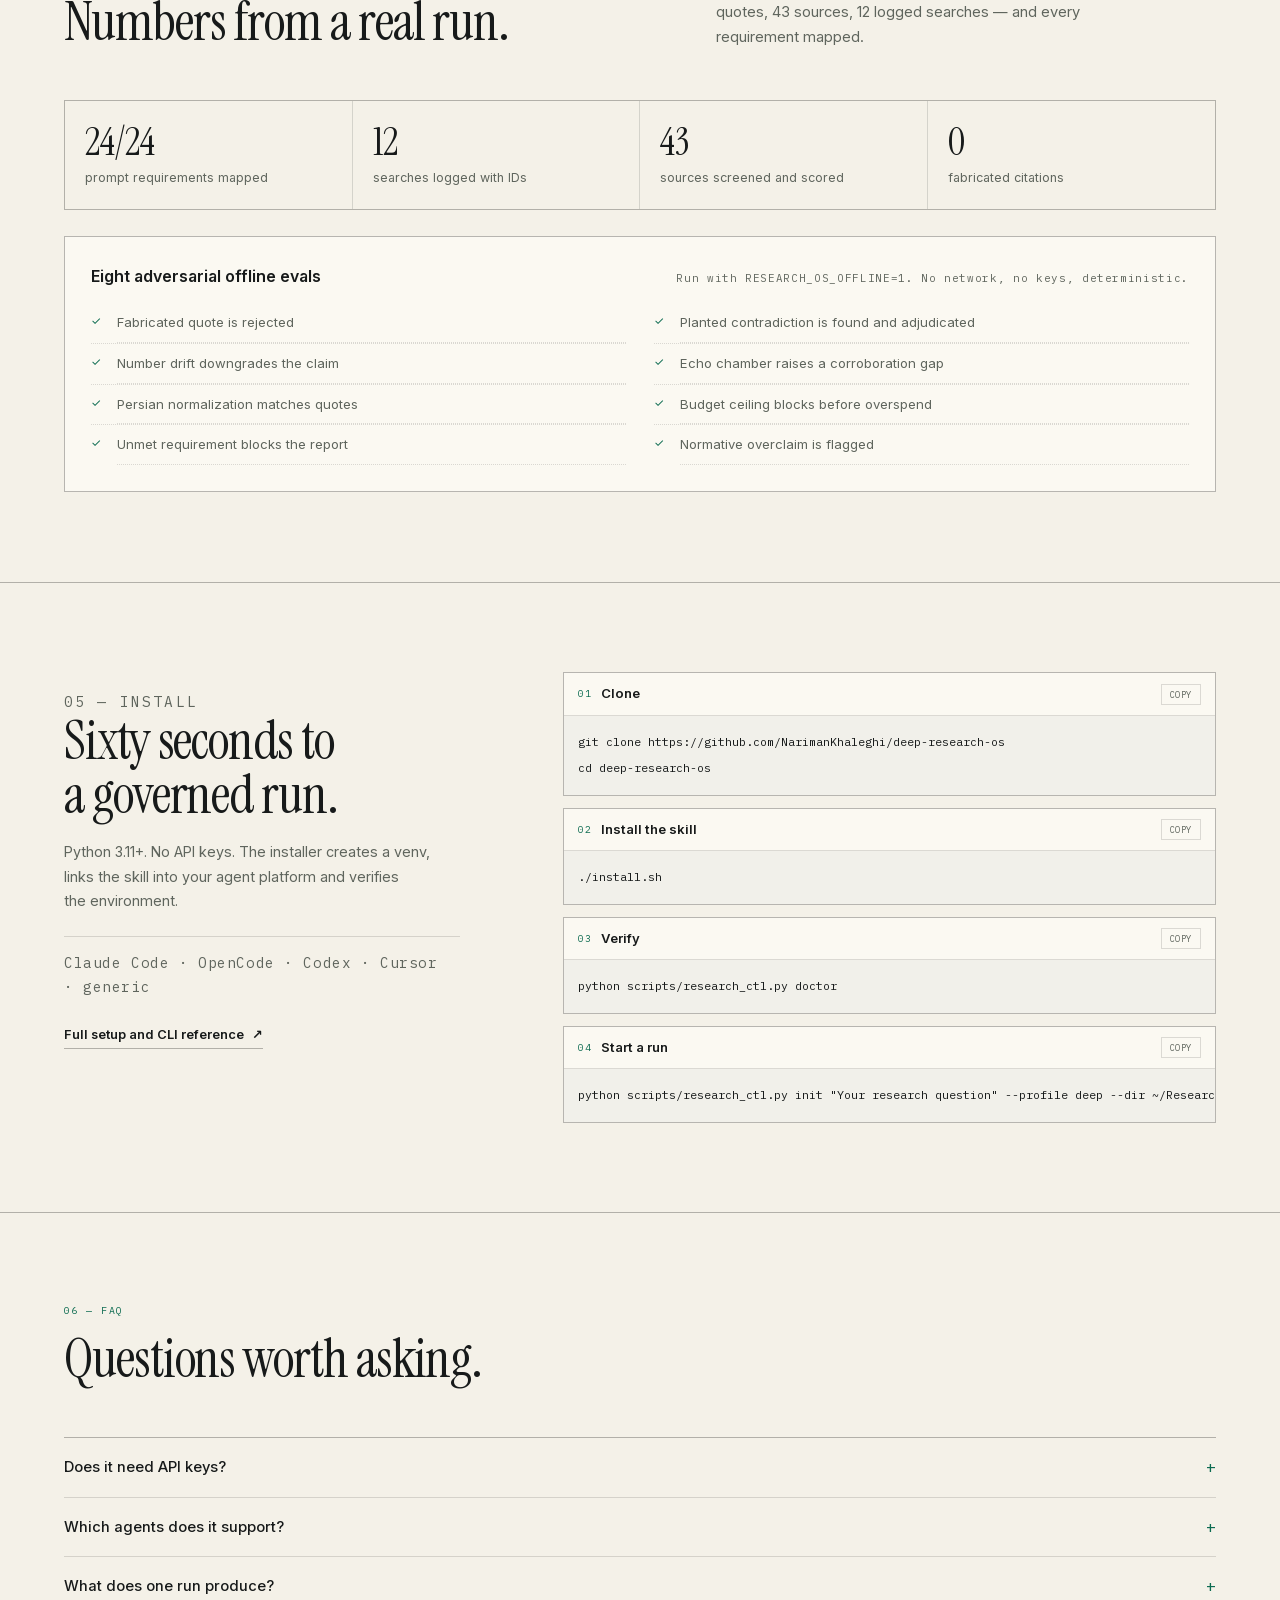
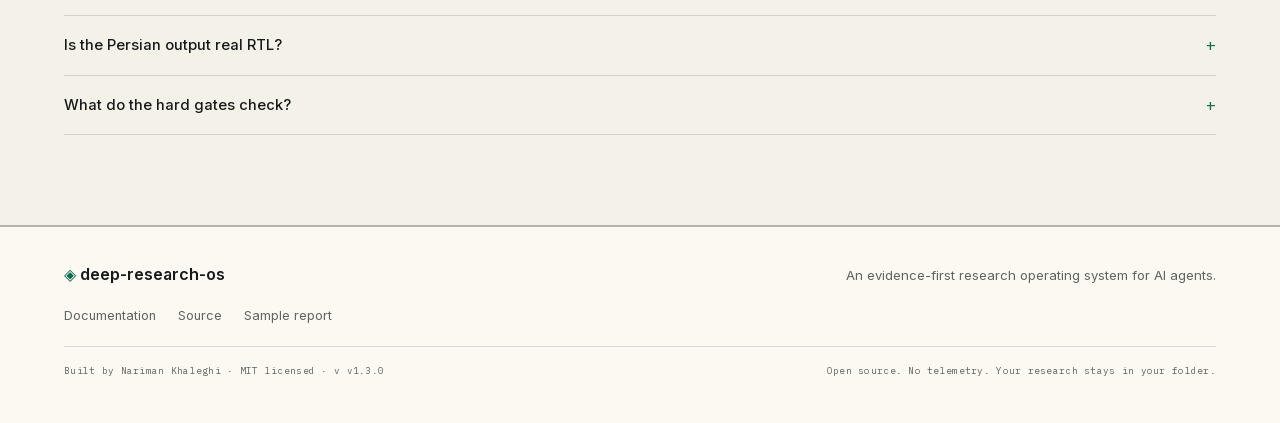
==== commit 98f60ae2: "feat(v1.3.0): model-card rigor, evidence depth and numeric provenance gates" ====
--- a/docs/index.html
+++ b/docs/index.html
@@ -35,7 +35,7 @@
 <link rel="preload" href="assets/fonts/instrument-serif.woff2" as="font" type="font/woff2" crossorigin>
 <link rel="preload" href="assets/fonts/source-serif-var.woff2" as="font" type="font/woff2" crossorigin>
 <link rel="stylesheet" href="assets/site.css?v=f79519493f">
-<script type="application/ld+json">{"@context":"https://schema.org","@graph":[{"@type":"SoftwareApplication","name":"deep-research-os","description":"An open-source research operating system for AI agents. Every claim traces to a verbatim quote, every source to a SHA-256 snapshot, every report to hard gates. MIT, zero API keys.","url":"https://narimankhaleghi.github.io/deep-research-os/","image":"https://narimankhaleghi.github.io/deep-research-os/assets/og.png","inLanguage":"en","applicationCategory":"DeveloperApplication","operatingSystem":"Linux, macOS, Windows","softwareVersion":"1.2.0","codeRepository":"https://github.com/NarimanKhaleghi/deep-research-os","license":"https://opensource.org/license/mit","author":{"@type":"Person","name":"Nariman Khaleghi"},"offers":{"@type":"Offer","price":"0","priceCurrency":"USD"},"featureList":["Evidence ledger","Citation verification","Contradiction protocol","Requirement coverage","PRISMA-lite search log","Bilingual reports"]},{"@type":"FAQPage","inLanguage":"en","mainEntity":[{"@type":"Question","name":"Does it need API keys?","acceptedAnswer":{"@type":"Answer","text":"No. Twelve free public search APIs, web fetch and PDF extraction work without keys. Optional keys only add capacity; the pipeline is designed to run keyless."}},{"@type":"Question","name":"Which agents does it support?","acceptedAnswer":{"@type":"Answer","text":"Claude Code, OpenCode, Codex, Cursor and any generic skill directory. The installer auto-detects platforms; SKILL.md carries the workflow."}},{"@type":"Question","name":"What does one run produce?","acceptedAnswer":{"@type":"Answer","text":"A brief and plan, a search journal, source snapshots, an evidence ledger, a verification report, findings, report.md, a self-contained report.html and a retrospective."}},{"@type":"Question","name":"Is the Persian output real RTL?","acceptedAnswer":{"@type":"Answer","text":"Yes. Reports are rendered in English or Persian (auto-detected or --lang fa), with RTL layout, embedded Vazirmatn, translated labels and APA 7 references."}},{"@type":"Question","name":"What do the hard gates check?","acceptedAnswer":{"@type":"Answer","text":"IDs resolve, every fact line is cited, numbers match sources, no placeholders, open contradictions stay visible, weak claims are labeled, requirements are covered and bibliography fields are complete."}}]},{"@type":"HowTo","name":"Sixty seconds to a governed run.","description":"Python 3.11+. No API keys. The installer creates a venv, links the skill into your agent platform and verifies the environment.","inLanguage":"en","url":"https://narimankhaleghi.github.io/deep-research-os/#install","step":[{"@type":"HowToStep","position":1,"name":"Clone","text":"Clone: git clone https://github.com/NarimanKhaleghi/deep-research-os\ncd deep-research-os"},{"@type":"HowToStep","position":2,"name":"Install the skill","text":"Install the skill: ./install.sh"},{"@type":"HowToStep","position":3,"name":"Verify","text":"Verify: python scripts/research_ctl.py doctor"},{"@type":"HowToStep","position":4,"name":"Start a run","text":"Start a run: python scripts/research_ctl.py init \"Your research question\" --profile deep --dir ~/Research/your-topic"}]}]}</script>
+<script type="application/ld+json">{"@context":"https://schema.org","@graph":[{"@type":"SoftwareApplication","name":"deep-research-os","description":"An open-source research operating system for AI agents. Every claim traces to a verbatim quote, every source to a SHA-256 snapshot, every report to hard gates. MIT, zero API keys.","url":"https://narimankhaleghi.github.io/deep-research-os/","image":"https://narimankhaleghi.github.io/deep-research-os/assets/og.png","inLanguage":"en","applicationCategory":"DeveloperApplication","operatingSystem":"Linux, macOS, Windows","softwareVersion":"1.3.0","codeRepository":"https://github.com/NarimanKhaleghi/deep-research-os","license":"https://opensource.org/license/mit","author":{"@type":"Person","name":"Nariman Khaleghi"},"offers":{"@type":"Offer","price":"0","priceCurrency":"USD"},"featureList":["Evidence ledger","Citation verification","Contradiction protocol","Rigor gates","PRISMA-lite search log","Bilingual reports"]},{"@type":"FAQPage","inLanguage":"en","mainEntity":[{"@type":"Question","name":"Does it need API keys?","acceptedAnswer":{"@type":"Answer","text":"No. Twelve free public search APIs, web fetch and PDF extraction work without keys. Optional keys only add capacity; the pipeline is designed to run keyless."}},{"@type":"Question","name":"Which agents does it support?","acceptedAnswer":{"@type":"Answer","text":"Claude Code, OpenCode, Codex, Cursor and any generic skill directory. The installer auto-detects platforms; SKILL.md carries the workflow."}},{"@type":"Question","name":"What does one run produce?","acceptedAnswer":{"@type":"Answer","text":"A brief and plan, a search journal, source snapshots, an evidence ledger, a verification report, findings, report.md, a self-contained report.html and a retrospective."}},{"@type":"Question","name":"Is the Persian output real RTL?","acceptedAnswer":{"@type":"Answer","text":"Yes. Reports are rendered in English or Persian (auto-detected or --lang fa), with RTL layout, embedded Vazirmatn, translated labels and APA 7 references."}},{"@type":"Question","name":"What do the hard gates check?","acceptedAnswer":{"@type":"Answer","text":"IDs resolve, every fact line is cited, numbers and their source dates match, no placeholders, open contradictions stay visible, weak claims are labeled, requirements are covered, bibliography fields are complete, and computational claims ship a reproducible model check."}}]},{"@type":"HowTo","name":"Sixty seconds to a governed run.","description":"Python 3.11+. No API keys. The installer creates a venv, links the skill into your agent platform and verifies the environment.","inLanguage":"en","url":"https://narimankhaleghi.github.io/deep-research-os/#install","step":[{"@type":"HowToStep","position":1,"name":"Clone","text":"Clone: git clone https://github.com/NarimanKhaleghi/deep-research-os\ncd deep-research-os"},{"@type":"HowToStep","position":2,"name":"Install the skill","text":"Install the skill: ./install.sh"},{"@type":"HowToStep","position":3,"name":"Verify","text":"Verify: python scripts/research_ctl.py doctor"},{"@type":"HowToStep","position":4,"name":"Start a run","text":"Start a run: python scripts/research_ctl.py init \"Your research question\" --profile deep --dir ~/Research/your-topic"}]}]}</script>
 <script>
 (function(){document.documentElement.classList.add("js");try{var t=localStorage.getItem("dro.theme");if(t){document.documentElement.setAttribute("data-theme",t);}}catch(e){}})();
 </script>
@@ -81,7 +81,7 @@
           <a class="link-arrow" href="samples/report.html">See a real report <span aria-hidden="true">↗</span></a>
         </div>
         <ul class="proof">
-<li>10 phases</li><li>12 keyless APIs</li><li>49 tests</li><li>8/8 offline evals</li>        </ul>
+<li>10 phases</li><li>12 keyless APIs</li><li>53 tests</li><li>8/8 offline evals</li>        </ul>
       </div>
       <div class="hero-art">
         <div class="slip">43 sources · 11 key studies</div>
@@ -119,7 +119,7 @@
       <div class="band">
         <div class="metric"><div class="mvalue" data-count="10">10</div><div class="mlabel">research phases</div></div>
         <div class="metric"><div class="mvalue" data-count="12">12</div><div class="mlabel">keyless APIs</div></div>
-        <div class="metric"><div class="mvalue" data-count="49">49</div><div class="mlabel">tests green</div></div>
+        <div class="metric"><div class="mvalue" data-count="53">53</div><div class="mlabel">tests green</div></div>
         <div class="metric"><div class="mvalue" data-count="8/8">8/8</div><div class="mlabel">offline evals</div></div>
       </div>
     </div>
@@ -149,8 +149,8 @@
         </article>
         <article class="fitem reveal" style="--i:3">
           <div class="fnum">04</div>
-          <h3>Requirement coverage</h3>
-          <p>Every prompt requirement is mapped to an anchor that appears in the report, or waived with a stated reason.</p>
+          <h3>Rigor gates</h3>
+          <p>Requirements, full-text evidence depth, numeric provenance and reproducible model cards are hard gates; every waiver lands in Limitations.</p>
         </article>
         <article class="fitem reveal" style="--i:4">
           <div class="fnum">05</div>
@@ -242,7 +242,7 @@
           <div class="pbody">
             <h3>Report</h3>
             <p>Markdown and self-contained HTML; hard report gates.</p>
-            <span class="pgate"><span>Gate</span> 12 hard checks</span>
+            <span class="pgate"><span>Gate</span> hard report gates</span>
           </div>
         </li>
         <li class="phase reveal" style="--i:9">
@@ -388,7 +388,7 @@
         </details>
         <details>
           <summary>What do the hard gates check?</summary>
-          <p>IDs resolve, every fact line is cited, numbers match sources, no placeholders, open contradictions stay visible, weak claims are labeled, requirements are covered and bibliography fields are complete.</p>
+          <p>IDs resolve, every fact line is cited, numbers and their source dates match, no placeholders, open contradictions stay visible, weak claims are labeled, requirements are covered, bibliography fields are complete, and computational claims ship a reproducible model check.</p>
         </details>
       </div>
     </div>
@@ -407,7 +407,7 @@
       <a href="samples/report.html">Sample report</a>
     </div>
     <div class="foot-legal">
-      <span>Built by Nariman Khaleghi · MIT licensed · v v1.2.0</span>
+      <span>Built by Nariman Khaleghi · MIT licensed · v v1.3.0</span>
       <span>Open source. No telemetry. Your research stays in your folder.</span>
     </div>
   </div>
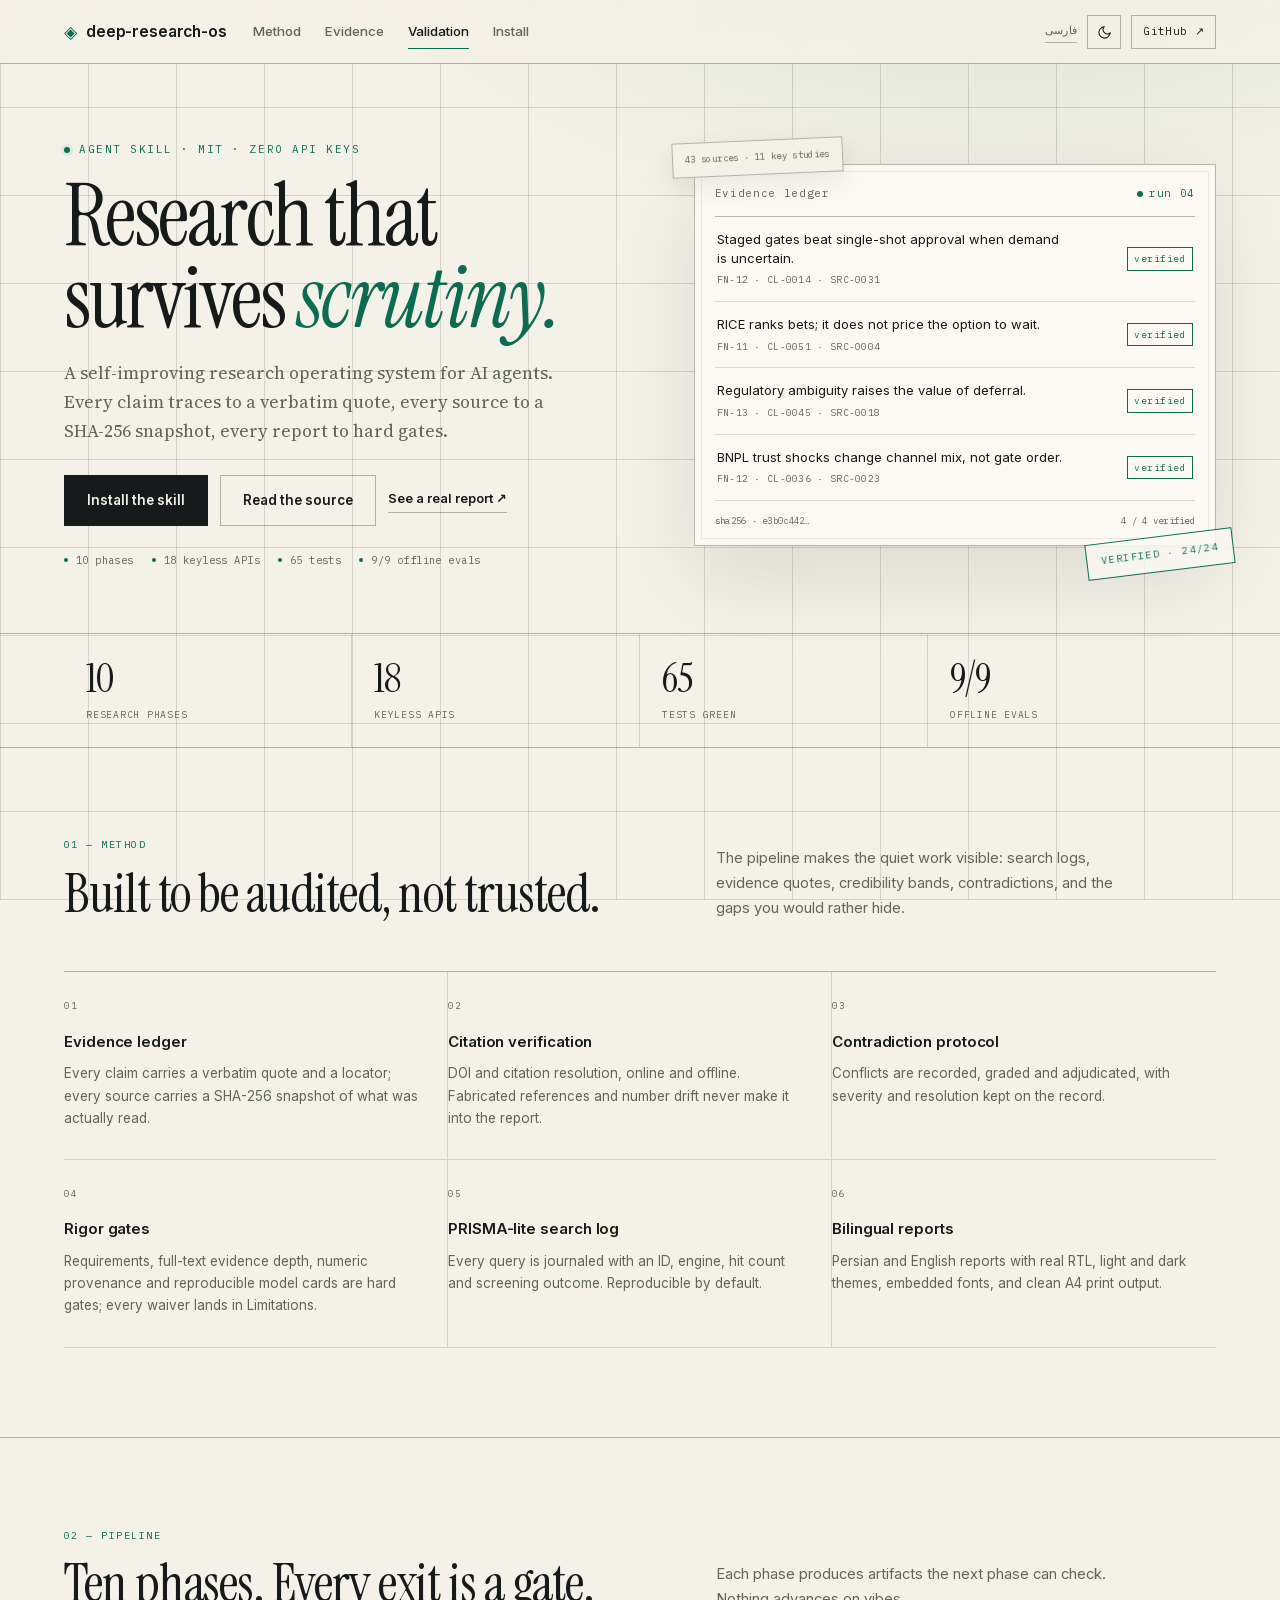
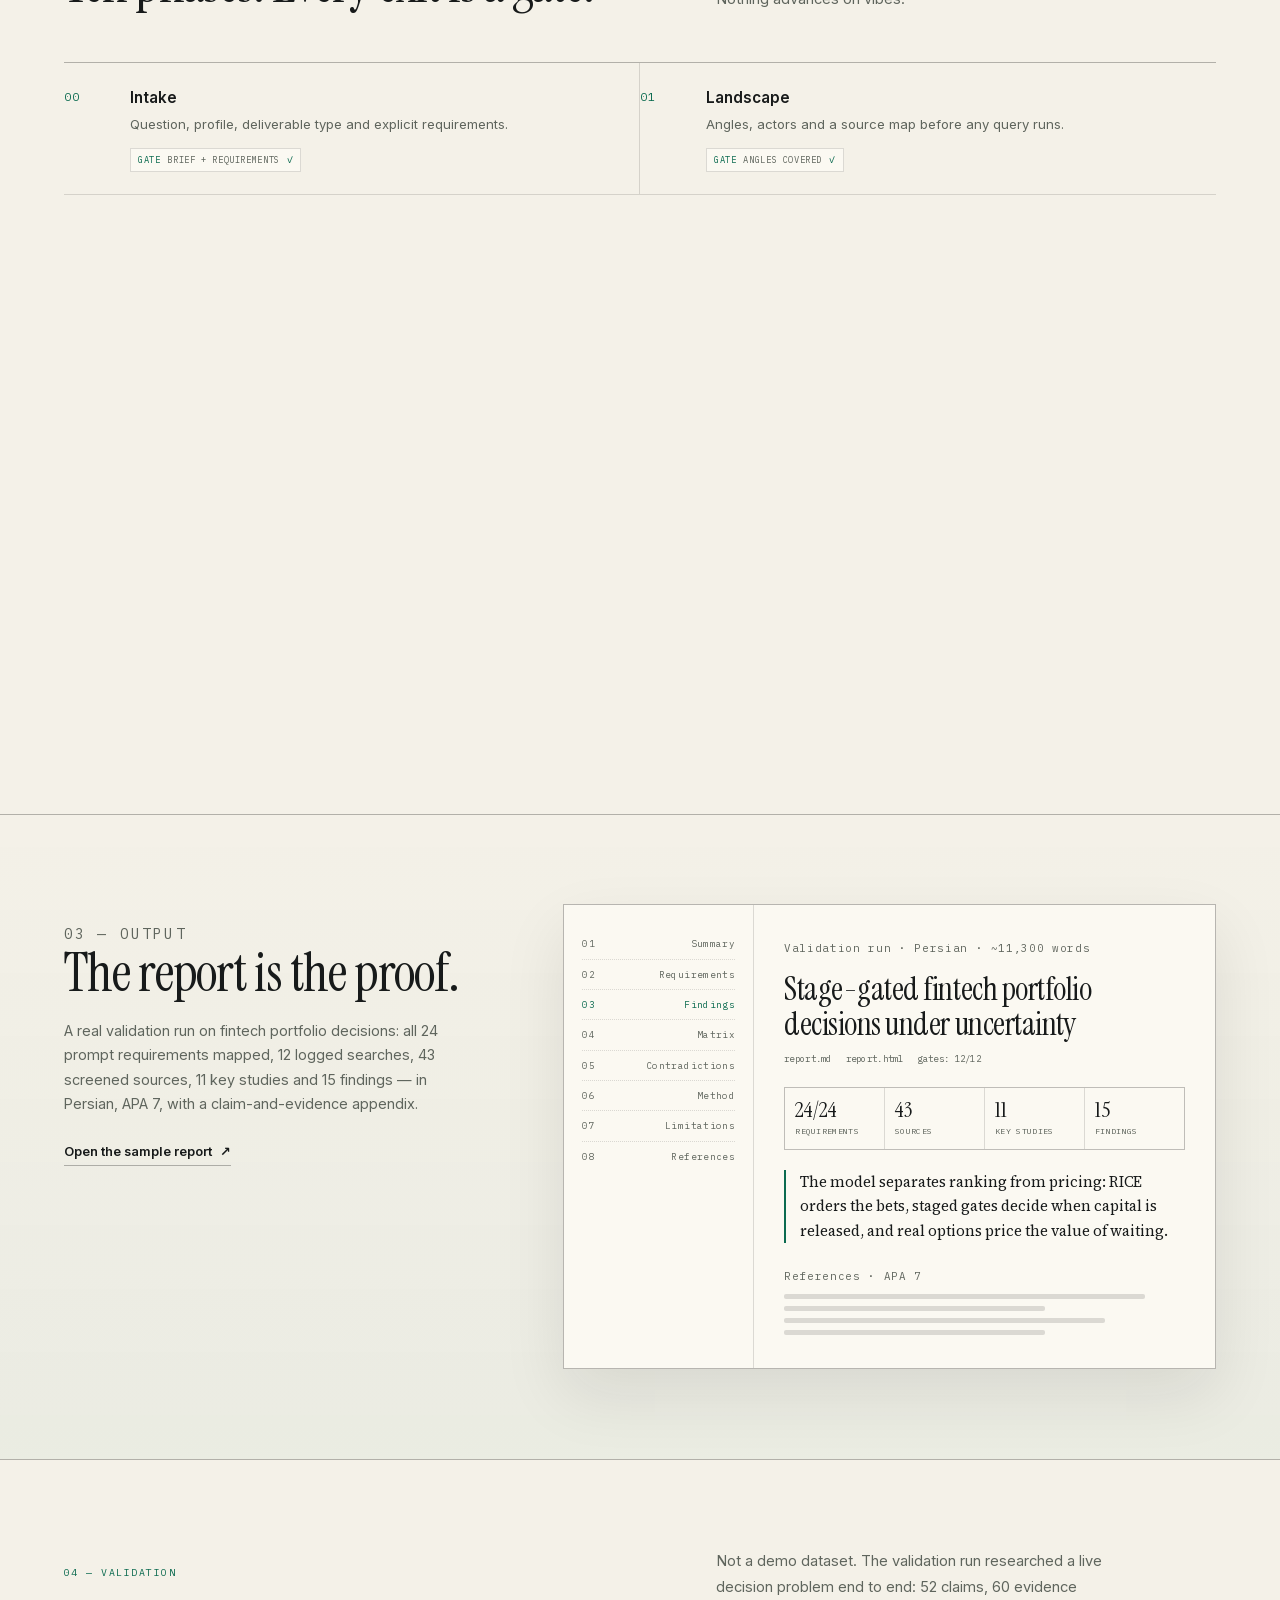
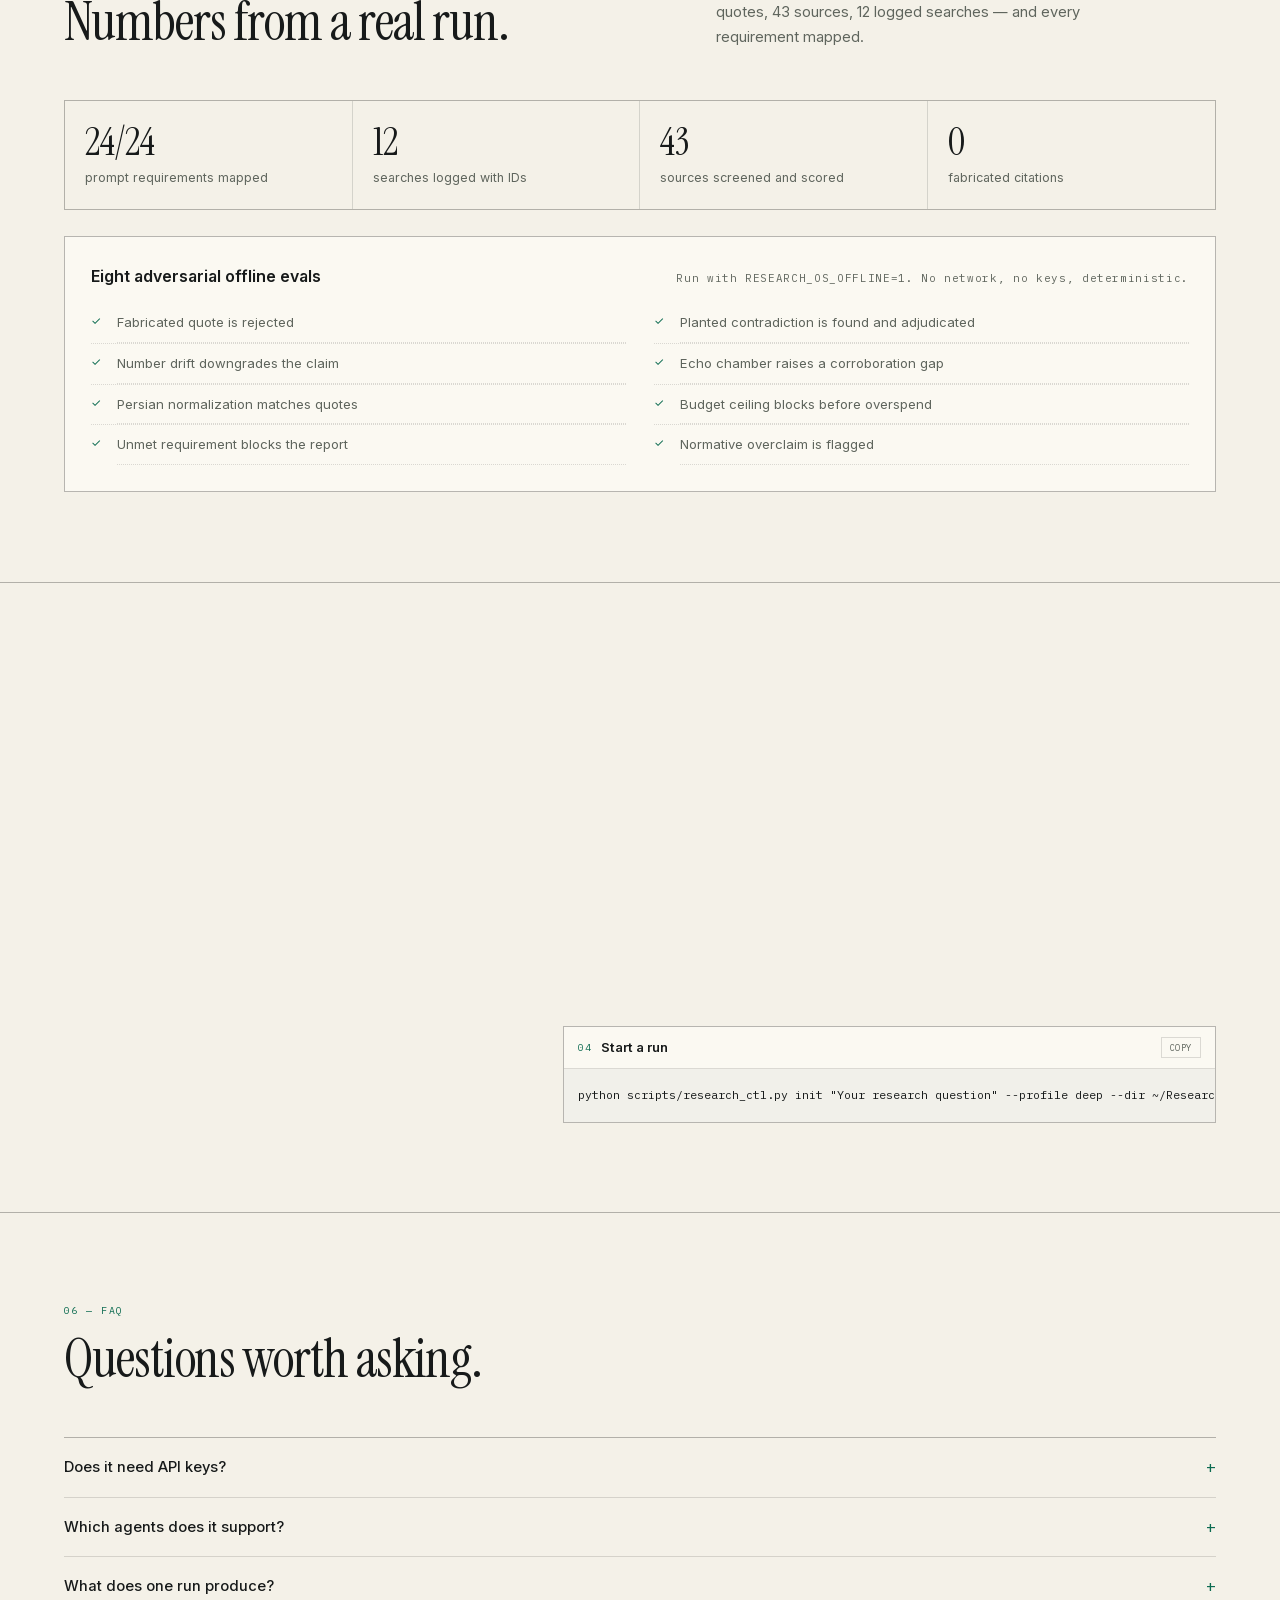
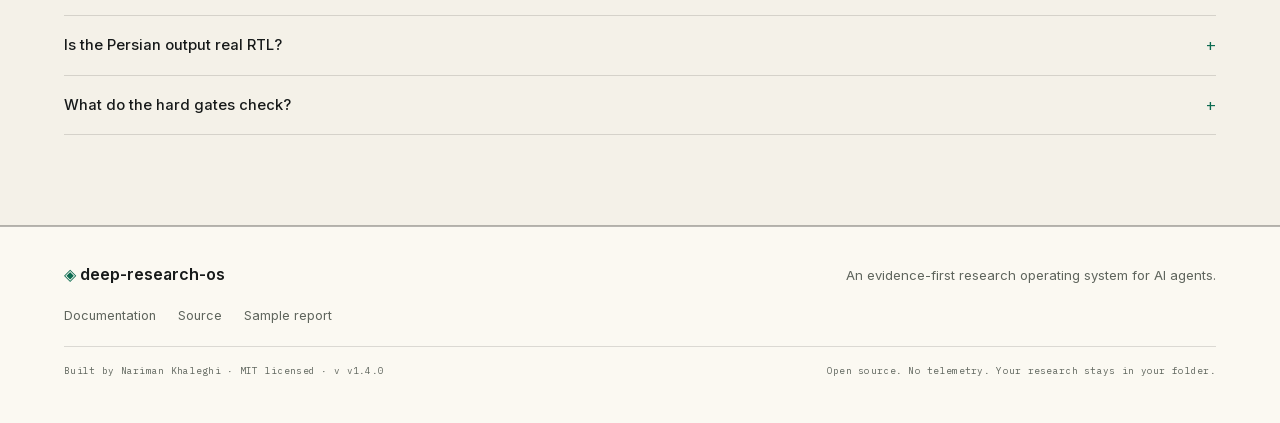
==== commit b7742cbd: "feat(v1.4.0): lawful full-text verification and academic manuscript pipeline Full-text-first evidenc" ====
--- a/docs/index.html
+++ b/docs/index.html
@@ -35,7 +35,7 @@
 <link rel="preload" href="assets/fonts/instrument-serif.woff2" as="font" type="font/woff2" crossorigin>
 <link rel="preload" href="assets/fonts/source-serif-var.woff2" as="font" type="font/woff2" crossorigin>
 <link rel="stylesheet" href="assets/site.css?v=f79519493f">
-<script type="application/ld+json">{"@context":"https://schema.org","@graph":[{"@type":"SoftwareApplication","name":"deep-research-os","description":"An open-source research operating system for AI agents. Every claim traces to a verbatim quote, every source to a SHA-256 snapshot, every report to hard gates. MIT, zero API keys.","url":"https://narimankhaleghi.github.io/deep-research-os/","image":"https://narimankhaleghi.github.io/deep-research-os/assets/og.png","inLanguage":"en","applicationCategory":"DeveloperApplication","operatingSystem":"Linux, macOS, Windows","softwareVersion":"1.3.0","codeRepository":"https://github.com/NarimanKhaleghi/deep-research-os","license":"https://opensource.org/license/mit","author":{"@type":"Person","name":"Nariman Khaleghi"},"offers":{"@type":"Offer","price":"0","priceCurrency":"USD"},"featureList":["Evidence ledger","Citation verification","Contradiction protocol","Rigor gates","PRISMA-lite search log","Bilingual reports"]},{"@type":"FAQPage","inLanguage":"en","mainEntity":[{"@type":"Question","name":"Does it need API keys?","acceptedAnswer":{"@type":"Answer","text":"No. Twelve free public search APIs, web fetch and PDF extraction work without keys. Optional keys only add capacity; the pipeline is designed to run keyless."}},{"@type":"Question","name":"Which agents does it support?","acceptedAnswer":{"@type":"Answer","text":"Claude Code, OpenCode, Codex, Cursor and any generic skill directory. The installer auto-detects platforms; SKILL.md carries the workflow."}},{"@type":"Question","name":"What does one run produce?","acceptedAnswer":{"@type":"Answer","text":"A brief and plan, a search journal, source snapshots, an evidence ledger, a verification report, findings, report.md, a self-contained report.html and a retrospective."}},{"@type":"Question","name":"Is the Persian output real RTL?","acceptedAnswer":{"@type":"Answer","text":"Yes. Reports are rendered in English or Persian (auto-detected or --lang fa), with RTL layout, embedded Vazirmatn, translated labels and APA 7 references."}},{"@type":"Question","name":"What do the hard gates check?","acceptedAnswer":{"@type":"Answer","text":"IDs resolve, every fact line is cited, numbers and their source dates match, no placeholders, open contradictions stay visible, weak claims are labeled, requirements are covered, bibliography fields are complete, and computational claims ship a reproducible model check."}}]},{"@type":"HowTo","name":"Sixty seconds to a governed run.","description":"Python 3.11+. No API keys. The installer creates a venv, links the skill into your agent platform and verifies the environment.","inLanguage":"en","url":"https://narimankhaleghi.github.io/deep-research-os/#install","step":[{"@type":"HowToStep","position":1,"name":"Clone","text":"Clone: git clone https://github.com/NarimanKhaleghi/deep-research-os\ncd deep-research-os"},{"@type":"HowToStep","position":2,"name":"Install the skill","text":"Install the skill: ./install.sh"},{"@type":"HowToStep","position":3,"name":"Verify","text":"Verify: python scripts/research_ctl.py doctor"},{"@type":"HowToStep","position":4,"name":"Start a run","text":"Start a run: python scripts/research_ctl.py init \"Your research question\" --profile deep --dir ~/Research/your-topic"}]}]}</script>
+<script type="application/ld+json">{"@context":"https://schema.org","@graph":[{"@type":"SoftwareApplication","name":"deep-research-os","description":"An open-source research operating system for AI agents. Every claim traces to a verbatim quote, every source to a SHA-256 snapshot, every report to hard gates. MIT, zero API keys.","url":"https://narimankhaleghi.github.io/deep-research-os/","image":"https://narimankhaleghi.github.io/deep-research-os/assets/og.png","inLanguage":"en","applicationCategory":"DeveloperApplication","operatingSystem":"Linux, macOS, Windows","softwareVersion":"1.4.0","codeRepository":"https://github.com/NarimanKhaleghi/deep-research-os","license":"https://opensource.org/license/mit","author":{"@type":"Person","name":"Nariman Khaleghi"},"offers":{"@type":"Offer","price":"0","priceCurrency":"USD"},"featureList":["Evidence ledger","Citation verification","Contradiction protocol","Rigor gates","PRISMA-lite search log","Bilingual reports"]},{"@type":"FAQPage","inLanguage":"en","mainEntity":[{"@type":"Question","name":"Does it need API keys?","acceptedAnswer":{"@type":"Answer","text":"No. Eighteen free public search APIs, web fetch and PDF extraction work without keys; CORE adds an optional key. Optional keys only add capacity; the pipeline is designed to run keyless."}},{"@type":"Question","name":"Which agents does it support?","acceptedAnswer":{"@type":"Answer","text":"Claude Code, OpenCode, Codex, Cursor and any generic skill directory. The installer auto-detects platforms; SKILL.md carries the workflow."}},{"@type":"Question","name":"What does one run produce?","acceptedAnswer":{"@type":"Answer","text":"A brief and plan, a search journal, source snapshots, an evidence ledger, a verification report, findings, report.md, a self-contained report.html and a retrospective."}},{"@type":"Question","name":"Is the Persian output real RTL?","acceptedAnswer":{"@type":"Answer","text":"Yes. Reports are rendered in English or Persian (auto-detected or --lang fa), with RTL layout, embedded Vazirmatn, translated labels and APA 7 references."}},{"@type":"Question","name":"What do the hard gates check?","acceptedAnswer":{"@type":"Answer","text":"IDs resolve, every fact line is cited, numbers and their source dates match, no placeholders, open contradictions stay visible, weak claims are labeled, requirements are covered, bibliography fields are complete, and computational claims ship a reproducible model check."}}]},{"@type":"HowTo","name":"Sixty seconds to a governed run.","description":"Python 3.11+. No API keys. The installer creates a venv, links the skill into your agent platform and verifies the environment.","inLanguage":"en","url":"https://narimankhaleghi.github.io/deep-research-os/#install","step":[{"@type":"HowToStep","position":1,"name":"Clone","text":"Clone: git clone https://github.com/NarimanKhaleghi/deep-research-os\ncd deep-research-os"},{"@type":"HowToStep","position":2,"name":"Install the skill","text":"Install the skill: ./install.sh"},{"@type":"HowToStep","position":3,"name":"Verify","text":"Verify: python scripts/research_ctl.py doctor"},{"@type":"HowToStep","position":4,"name":"Start a run","text":"Start a run: python scripts/research_ctl.py init \"Your research question\" --profile deep --dir ~/Research/your-topic"}]}]}</script>
 <script>
 (function(){document.documentElement.classList.add("js");try{var t=localStorage.getItem("dro.theme");if(t){document.documentElement.setAttribute("data-theme",t);}}catch(e){}})();
 </script>
@@ -81,7 +81,7 @@
           <a class="link-arrow" href="samples/report.html">See a real report <span aria-hidden="true">↗</span></a>
         </div>
         <ul class="proof">
-<li>10 phases</li><li>12 keyless APIs</li><li>53 tests</li><li>8/8 offline evals</li>        </ul>
+<li>10 phases</li><li>18 keyless APIs</li><li>65 tests</li><li>9/9 offline evals</li>        </ul>
       </div>
       <div class="hero-art">
         <div class="slip">43 sources · 11 key studies</div>
@@ -118,9 +118,9 @@
     <div class="wrap">
       <div class="band">
         <div class="metric"><div class="mvalue" data-count="10">10</div><div class="mlabel">research phases</div></div>
-        <div class="metric"><div class="mvalue" data-count="12">12</div><div class="mlabel">keyless APIs</div></div>
-        <div class="metric"><div class="mvalue" data-count="53">53</div><div class="mlabel">tests green</div></div>
-        <div class="metric"><div class="mvalue" data-count="8/8">8/8</div><div class="mlabel">offline evals</div></div>
+        <div class="metric"><div class="mvalue" data-count="18">18</div><div class="mlabel">keyless APIs</div></div>
+        <div class="metric"><div class="mvalue" data-count="65">65</div><div class="mlabel">tests green</div></div>
+        <div class="metric"><div class="mvalue" data-count="9/9">9/9</div><div class="mlabel">offline evals</div></div>
       </div>
     </div>
   </section>
@@ -372,7 +372,7 @@
       <div class="faq-list reveal">
         <details>
           <summary>Does it need API keys?</summary>
-          <p>No. Twelve free public search APIs, web fetch and PDF extraction work without keys. Optional keys only add capacity; the pipeline is designed to run keyless.</p>
+          <p>No. Eighteen free public search APIs, web fetch and PDF extraction work without keys; CORE adds an optional key. Optional keys only add capacity; the pipeline is designed to run keyless.</p>
         </details>
         <details>
           <summary>Which agents does it support?</summary>
@@ -407,7 +407,7 @@
       <a href="samples/report.html">Sample report</a>
     </div>
     <div class="foot-legal">
-      <span>Built by Nariman Khaleghi · MIT licensed · v v1.3.0</span>
+      <span>Built by Nariman Khaleghi · MIT licensed · v v1.4.0</span>
       <span>Open source. No telemetry. Your research stays in your folder.</span>
     </div>
   </div>
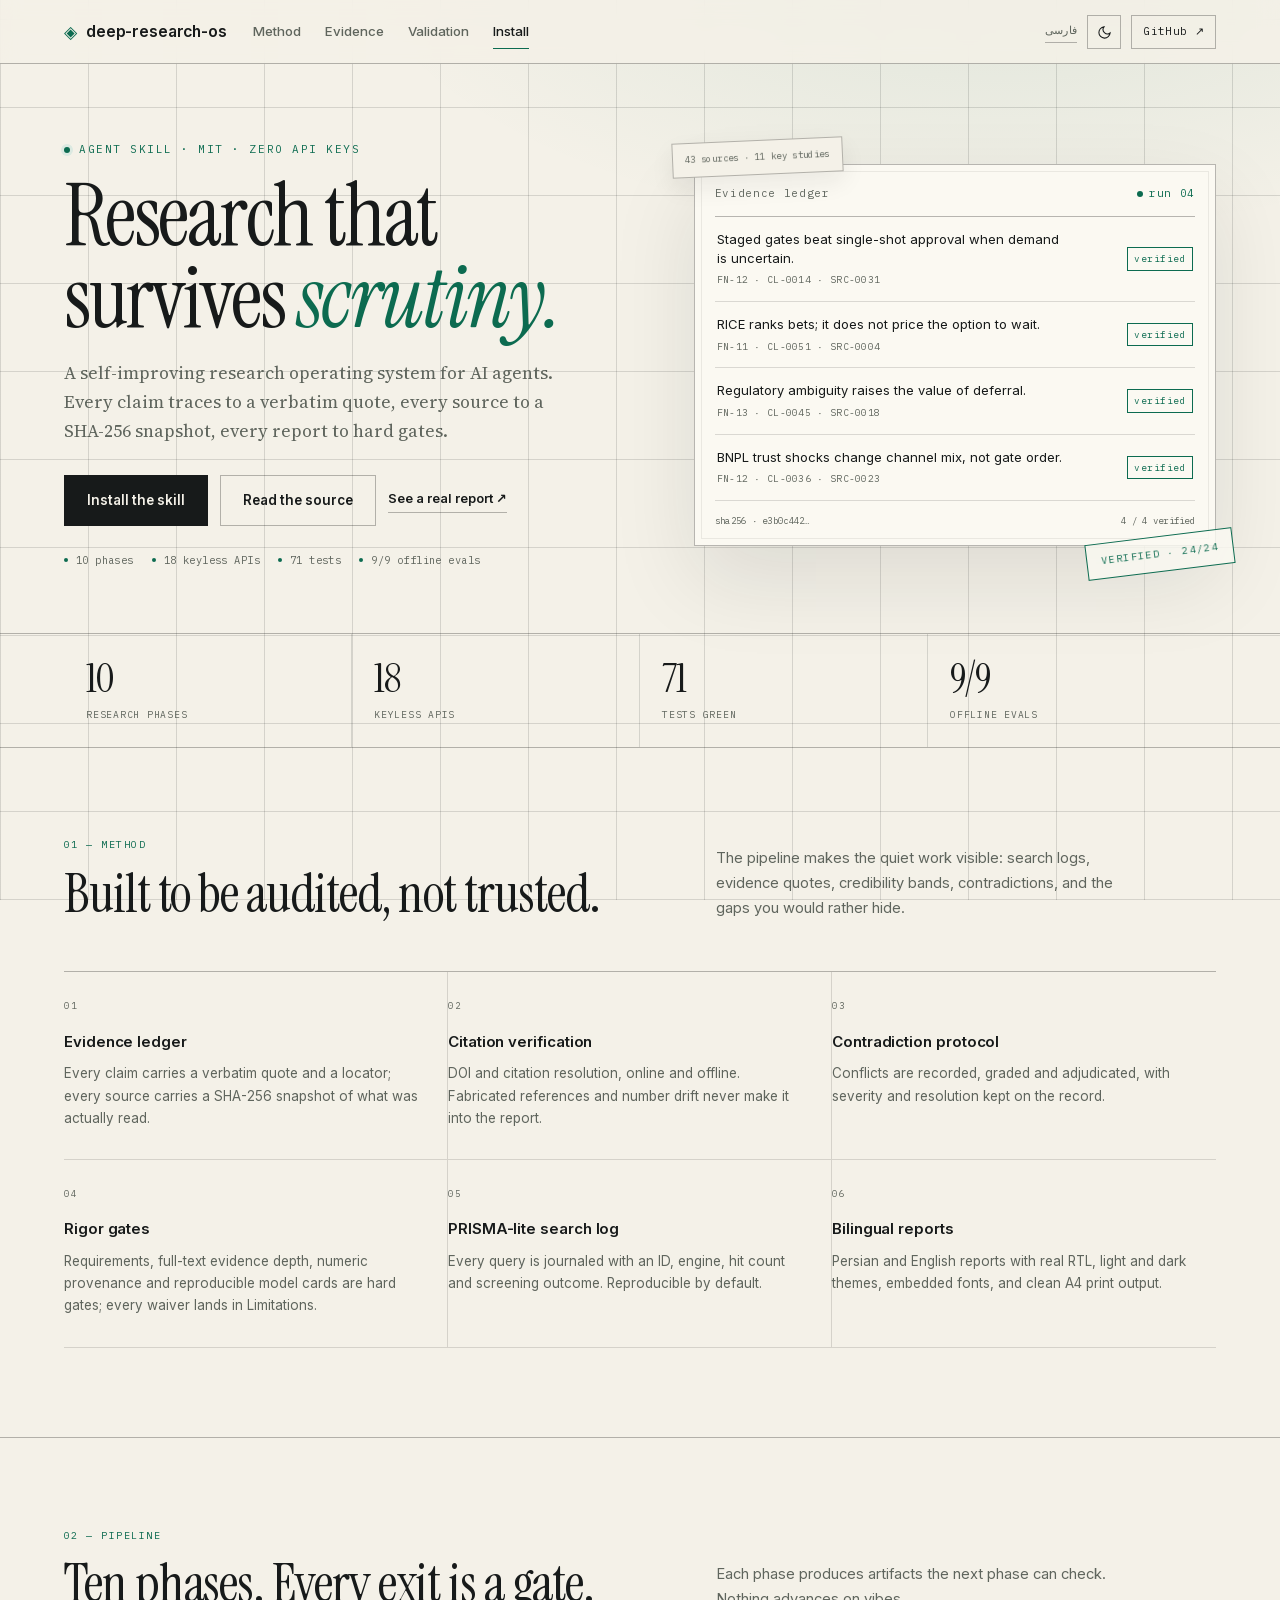
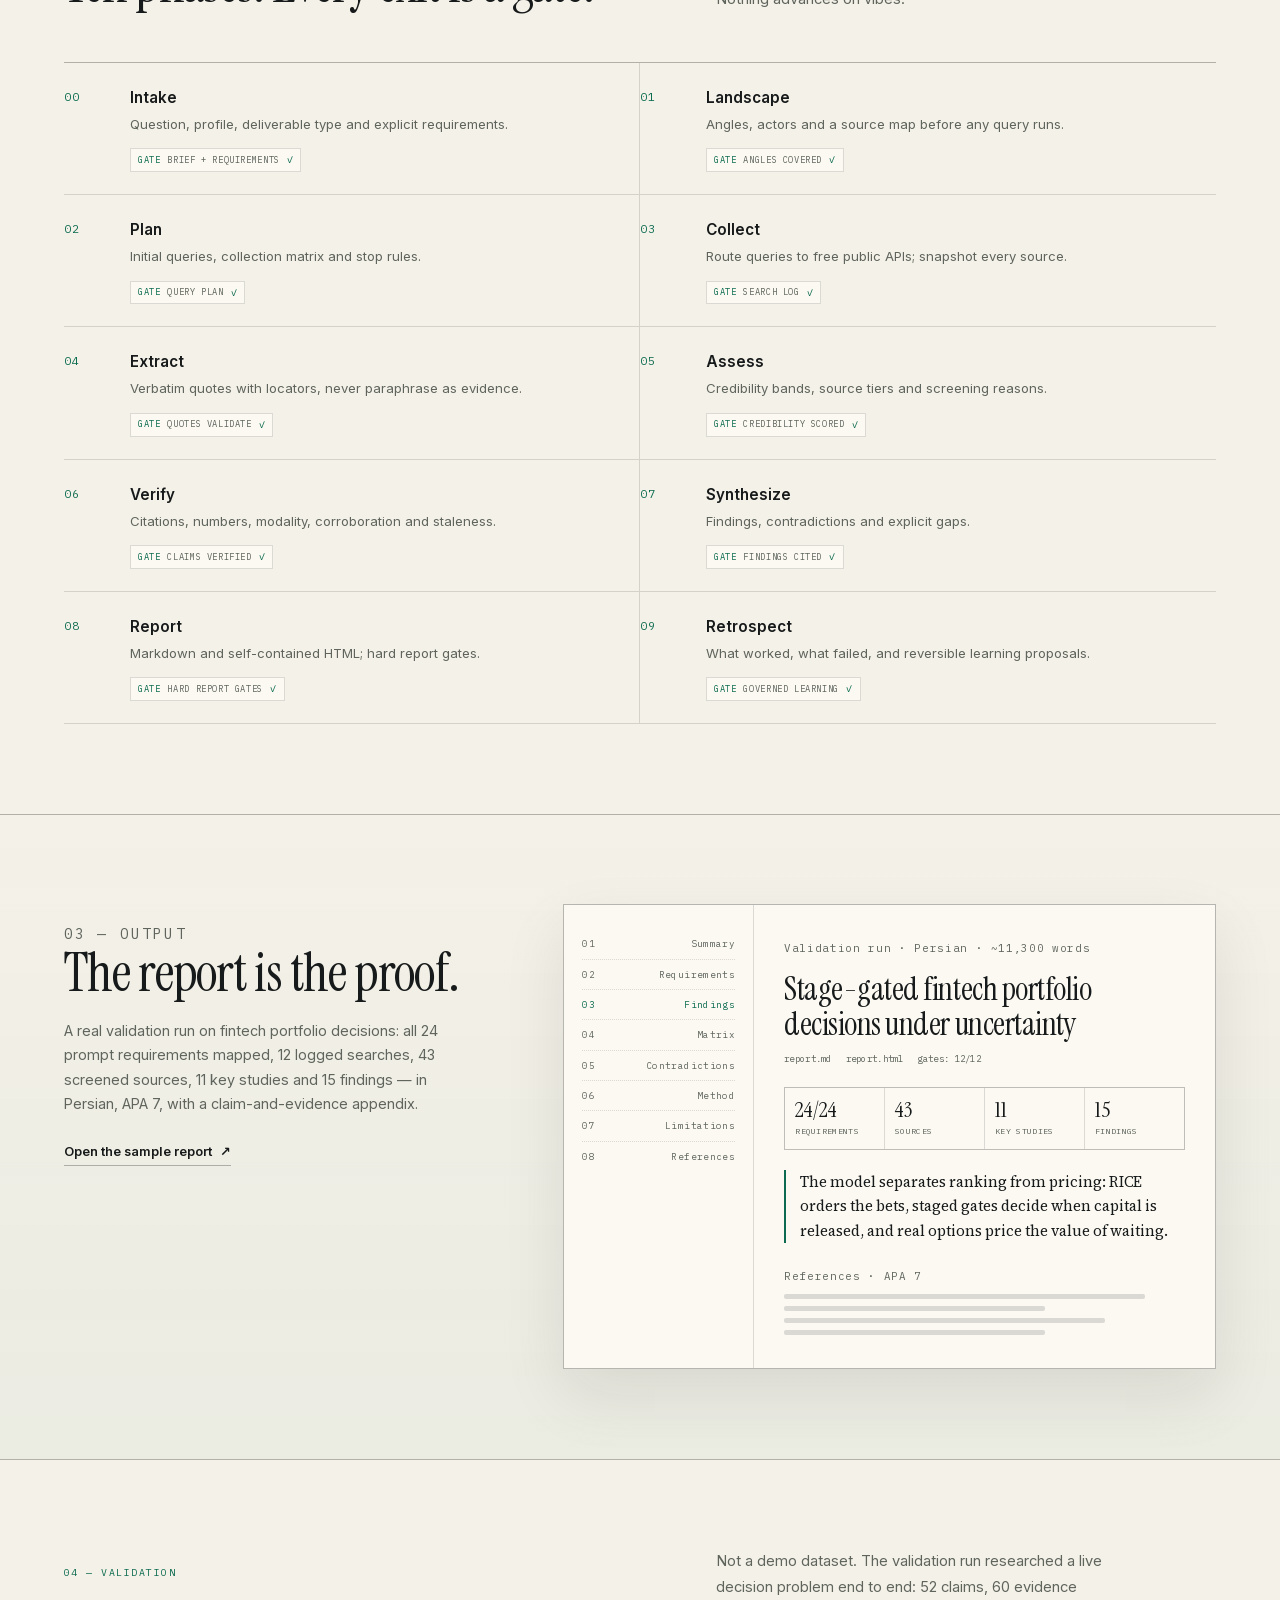
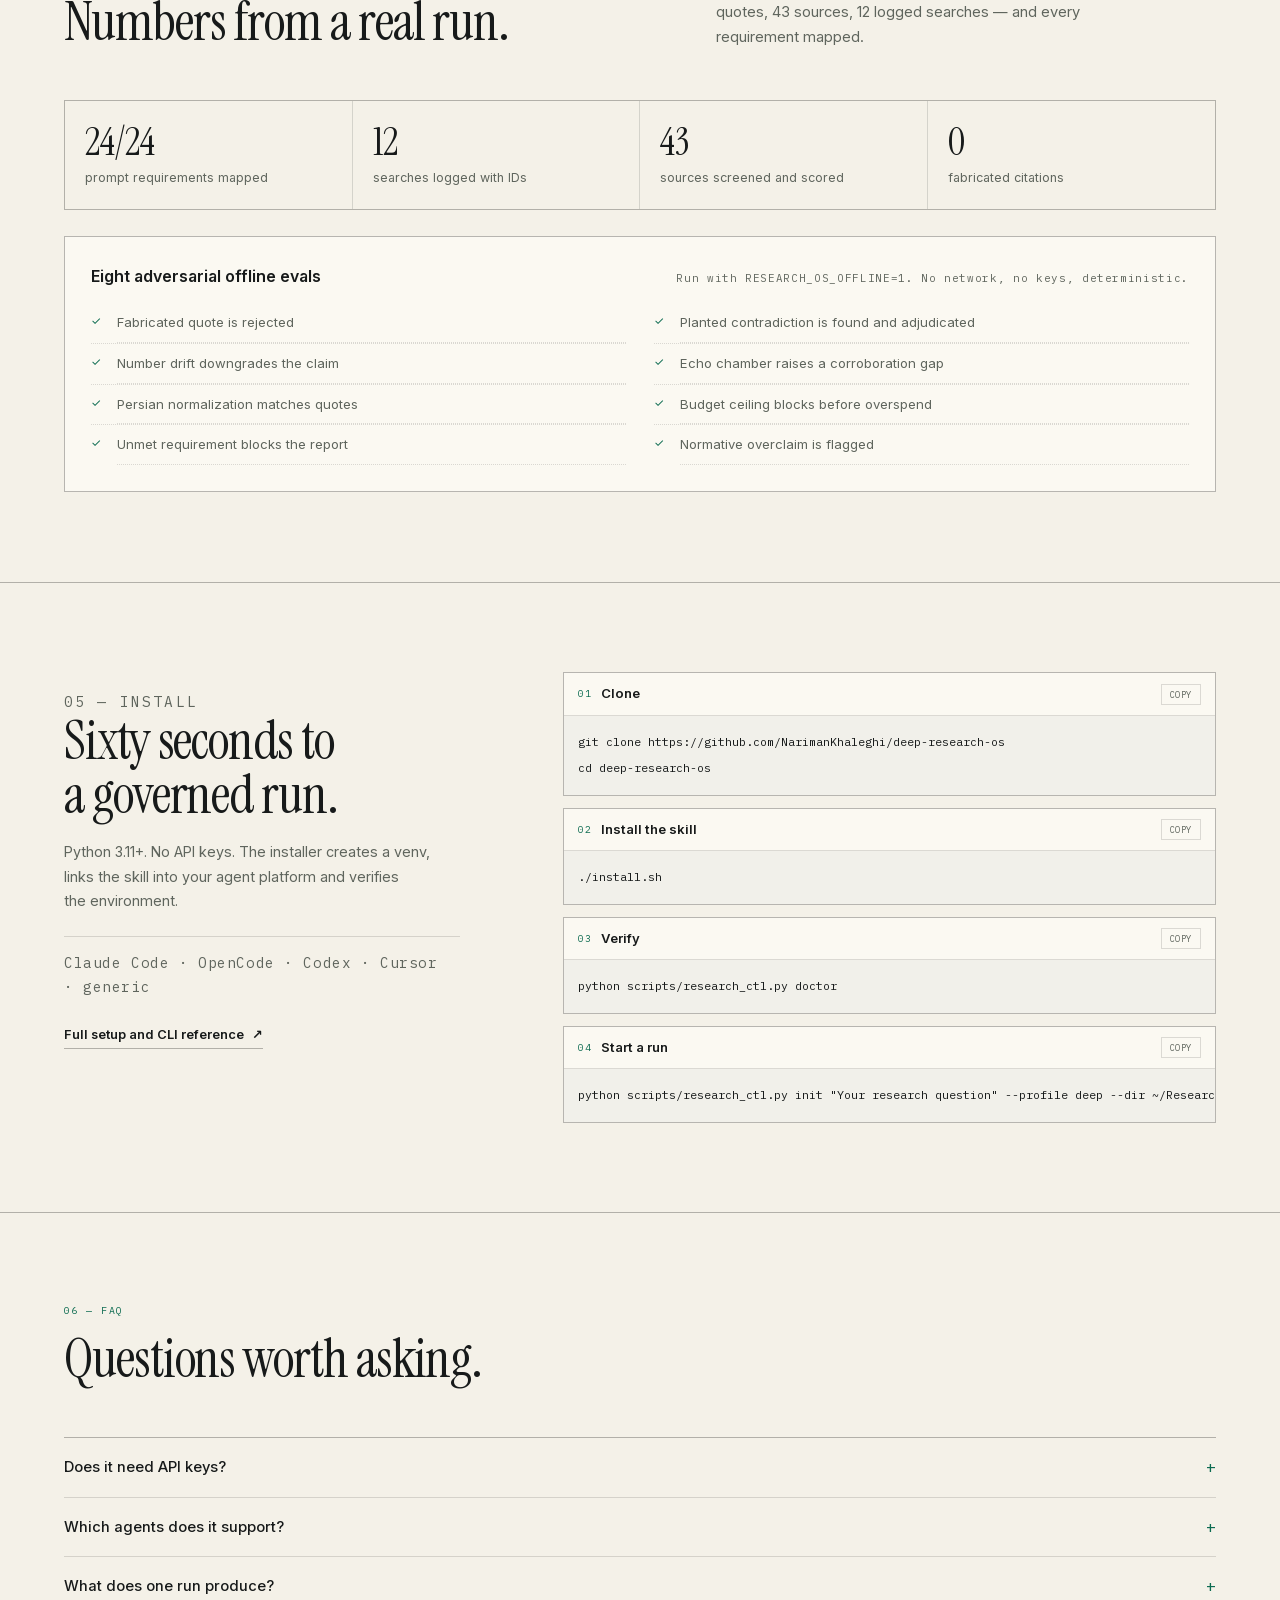
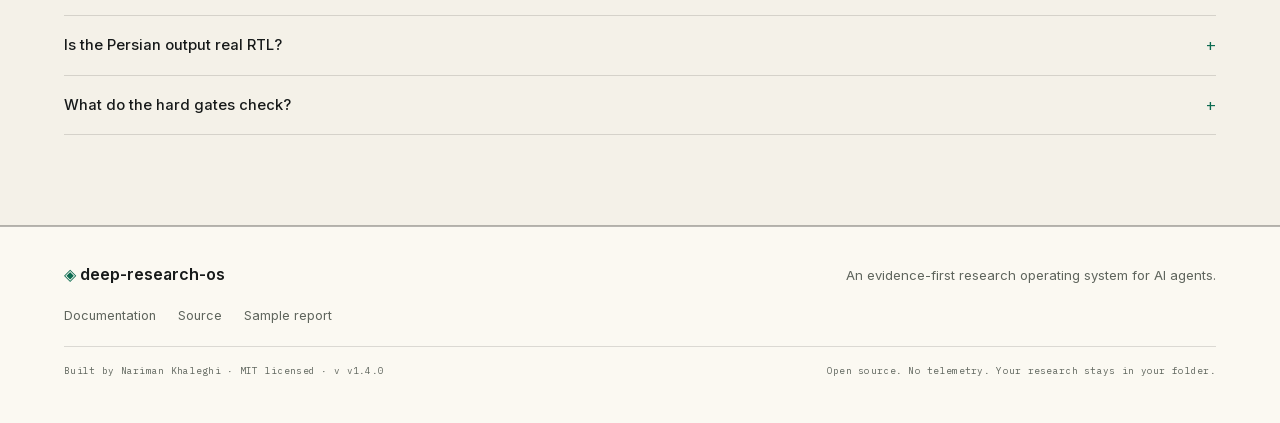
==== commit 520ae147: "fix(v1.4.0): audit hardening for full-text and manuscript gates - validate every redirect hop before" ====
--- a/docs/index.html
+++ b/docs/index.html
@@ -81,7 +81,7 @@
           <a class="link-arrow" href="samples/report.html">See a real report <span aria-hidden="true">↗</span></a>
         </div>
         <ul class="proof">
-<li>10 phases</li><li>18 keyless APIs</li><li>65 tests</li><li>9/9 offline evals</li>        </ul>
+<li>10 phases</li><li>18 keyless APIs</li><li>71 tests</li><li>9/9 offline evals</li>        </ul>
       </div>
       <div class="hero-art">
         <div class="slip">43 sources · 11 key studies</div>
@@ -119,7 +119,7 @@
       <div class="band">
         <div class="metric"><div class="mvalue" data-count="10">10</div><div class="mlabel">research phases</div></div>
         <div class="metric"><div class="mvalue" data-count="18">18</div><div class="mlabel">keyless APIs</div></div>
-        <div class="metric"><div class="mvalue" data-count="65">65</div><div class="mlabel">tests green</div></div>
+        <div class="metric"><div class="mvalue" data-count="71">71</div><div class="mlabel">tests green</div></div>
         <div class="metric"><div class="mvalue" data-count="9/9">9/9</div><div class="mlabel">offline evals</div></div>
       </div>
     </div>
